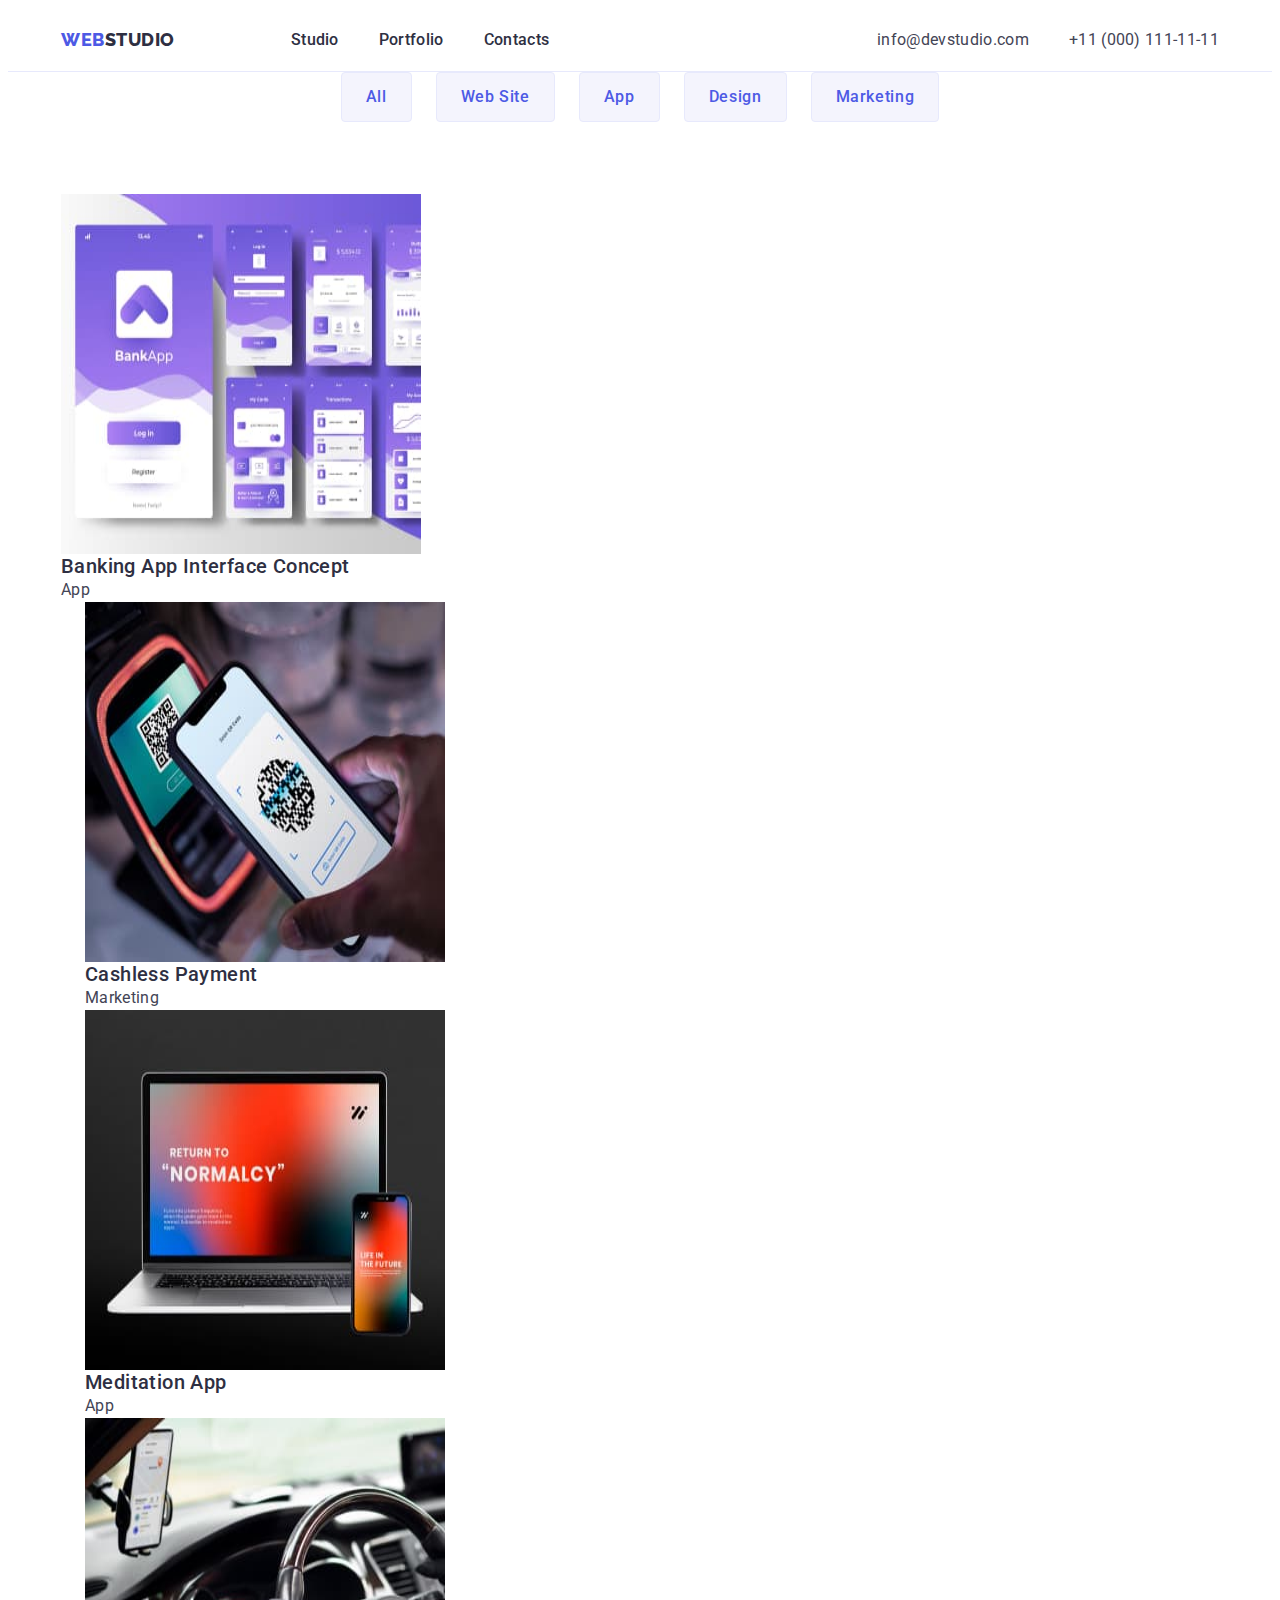
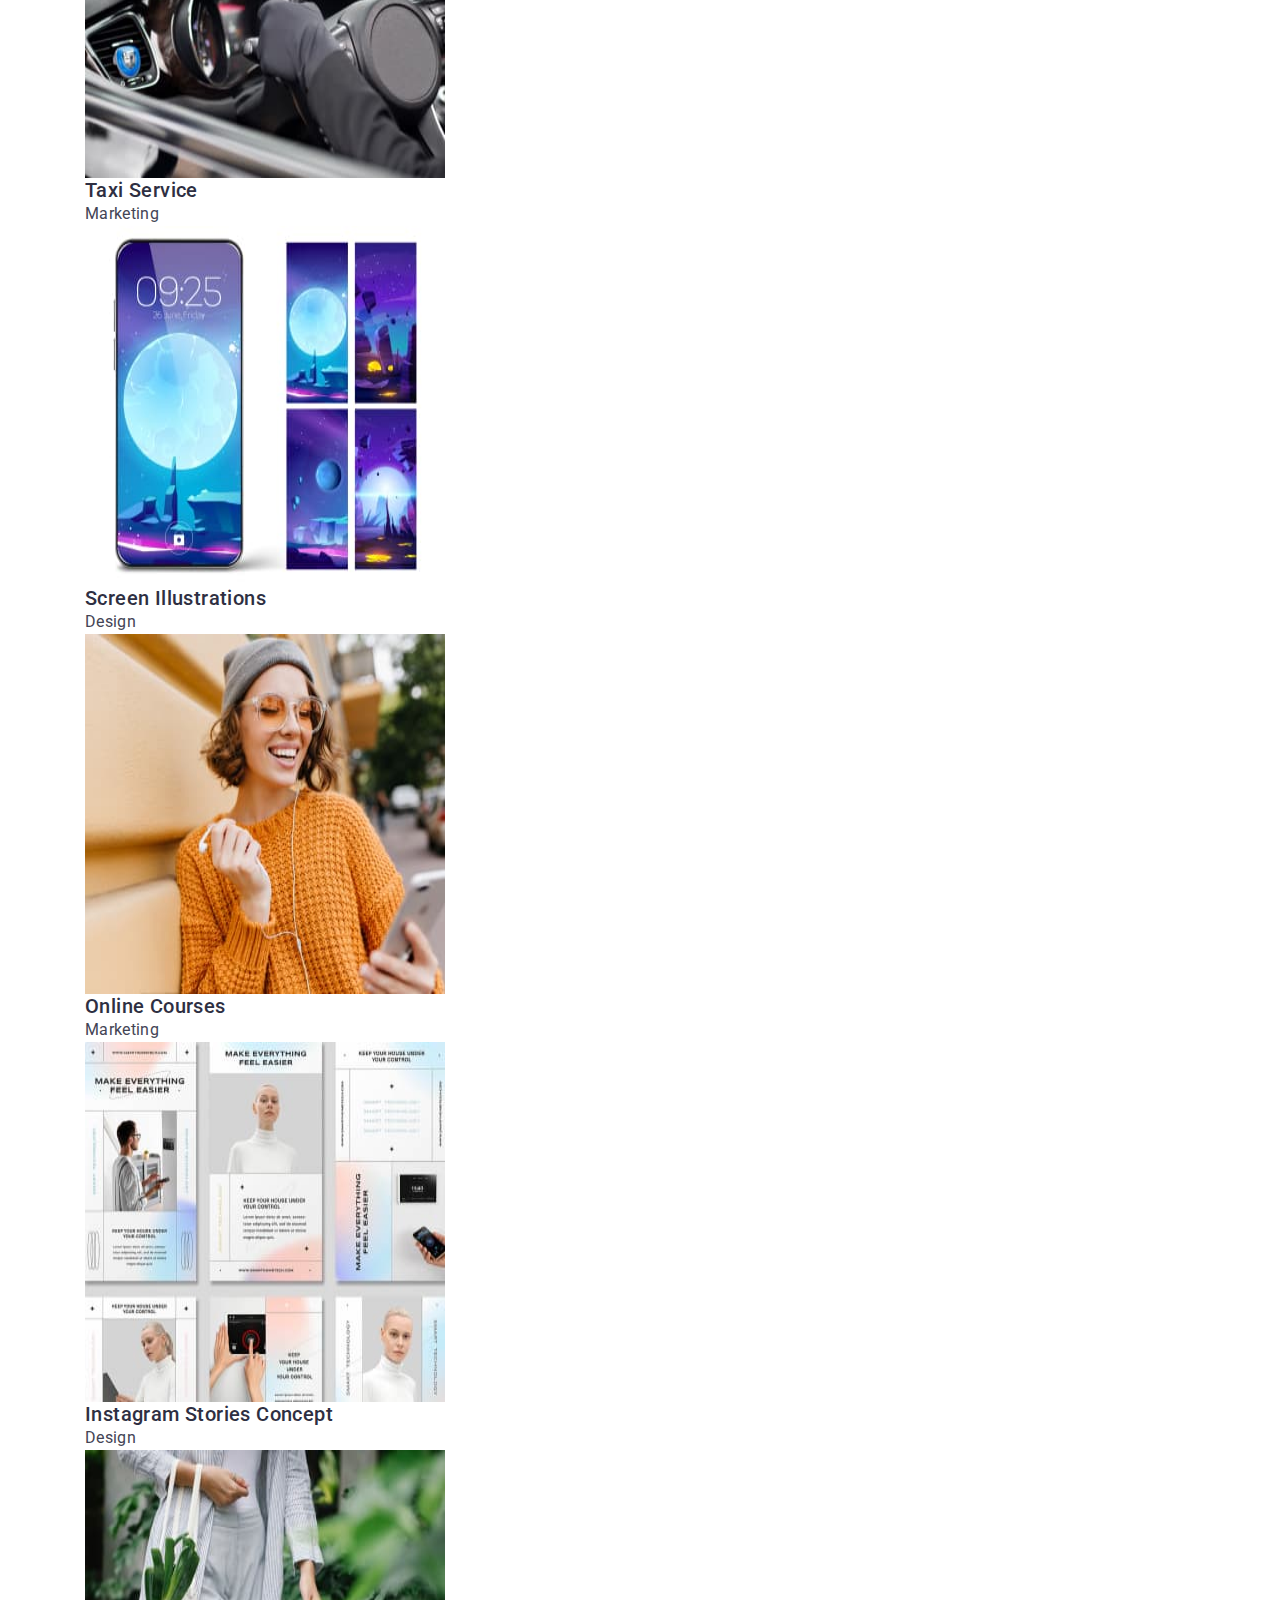
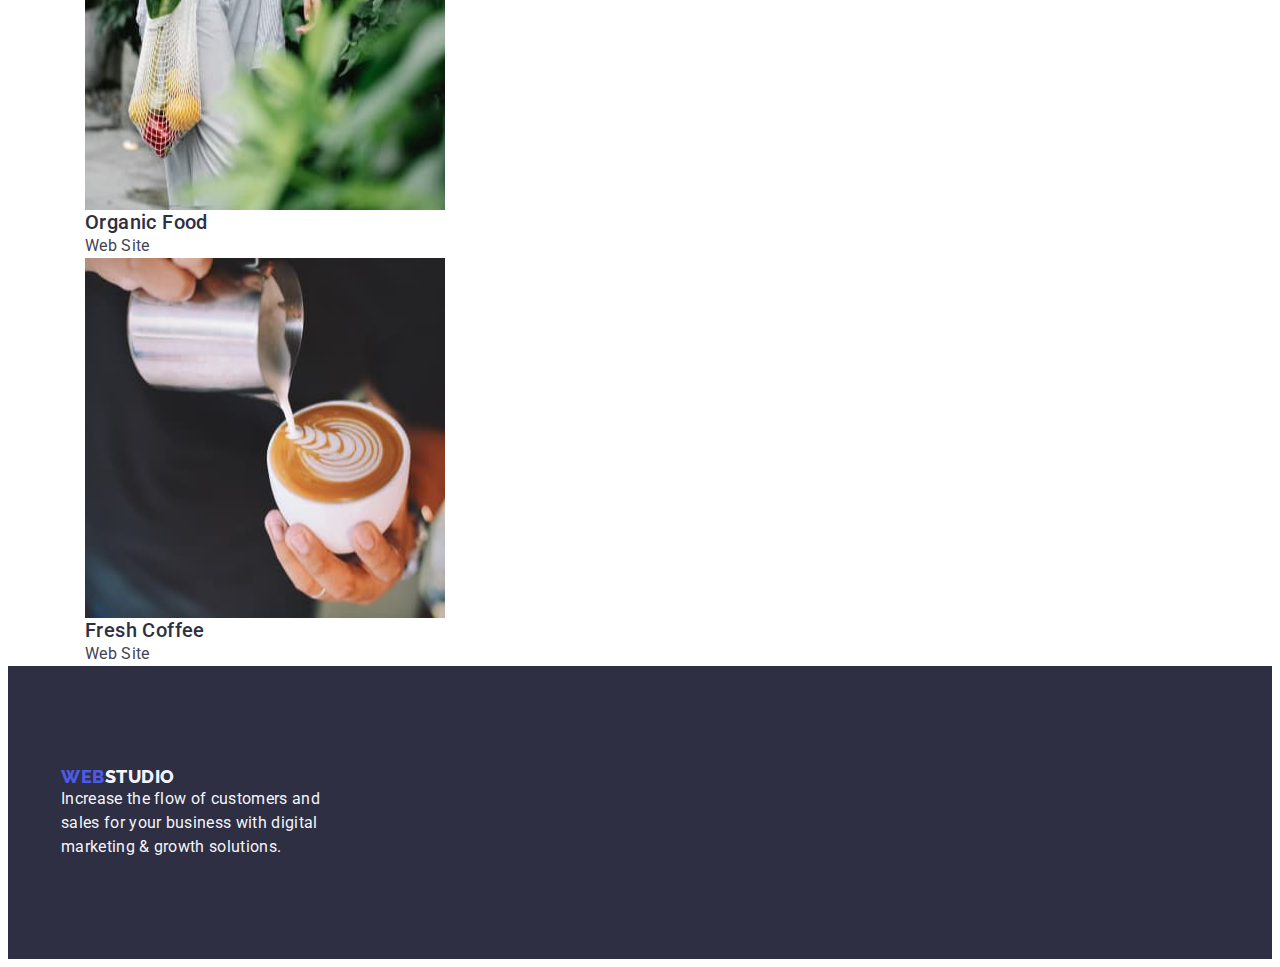
==== portfolio.html @ 246ab987 "update hw3" ====
<!DOCTYPE html>
<html lang="en">
  <head>
    <meta charset="UTF-8" />
    <meta http-equiv="X-UA-Compatible" content="IE=edge" />
    <meta name="viewport" content="width=device-width, initial-scale=1.0" />
    <title>Portfolio</title>
    <link rel="preconnect" href="https://fonts.googleapis.com" />
    <link rel="preconnect" href="https://fonts.gstatic.com" crossorigin />
    <link
      href="https://fonts.googleapis.com/css2?family=Montserrat:wght@400;700&family=Raleway:wght@800&family=Roboto:wght@400;500;700;900&display=swap"
      rel="stylesheet"
    />
    <link
      rel="stylesheet"
      href="https://cdnjs.cloudflare.com/ajax/libs/modern-normalize/1.1.0/modern-normalize.min.css"
      integrity="sha512-wpPYUAdjBVSE4KJnH1VR1HeZfpl1ub8YT/NKx4PuQ5NmX2tKuGu6U/JRp5y+Y8XG2tV+wKQpNHVUX03MfMFn9Q=="
      crossorigin="anonymous"
      referrerpolicy="no-referrer"
    />
    <link rel="stylesheet" href="./css/styles.css" />
  </head>
  <body>
    <!-- Header -->
    <header class="header">
      <div class="container main-nav">
        <nav class="site-nav">
          <a href="./index.html" class="link logo nav-logo"
            >Web<span class="logo-header">Studio</span></a
          >
          <ul class="list nav-list">
            <li>
              <a href="./index.html" class="link menu-link">Studio</a>
            </li>
            <li>
              <a href="./portfolio.html" class="link menu-link">Portfolio</a>
            </li>
            <li><a href="" class="link menu-link">Contacts</a></li>
          </ul>
        </nav>
        <address class="contacts">
          <ul class="list site-nav">
            <li class="contacts-item">
              <a href="mailto:info@devstudio.com" class="link contacts-link"
                >info@devstudio.com</a
              >
            </li>
            <li class="contacts-item">
              <a href="tel:+110001111111" class="link contacts-link"
                >+11 (000) 111-11-11</a
              >
            </li>
          </ul>
        </address>
      </div>
    </header>
    <!-- Main -->
    <main>
      <section class="portfolio-container">
        <h1 class="visually-hidden">Our projects</h1>
<div class="container">
        <ul class="list button-list">
          <li class="items">
            <button type="button" class="ptf-btn">All</button>
          </li>
          <li class="items">
            <button type="button" class="ptf-btn">Web Site</button>
          </li>
          <li class="items">
            <button type="button" class="ptf-btn">App</button>
          </li>
          <li class="items">
            <button type="button" class="ptf-btn">Design</button>
          </li>
          <li class="items">
            <button type="button" class="ptf-btn">Marketing</button>
          </li>
        </ul>

        <!-- Works -->

        <ul class="list works-list">
          <li class="works-item">
            <a href="" class="link portfolio-link">
              <img
                src="./images/portfolio/bankingapp.jpg"
                alt="Banking app on phone display"
                width="360"
                height="360"
              />
              <h2 class="caption">Banking App Interface Concept</h2>
              <p class="desc">App</p>
            </a>
          </li>

          <li class="works-item">
            <a href="" class="link portfolio-link">
              <img
                src="./images/portfolio/payment.jpg"
                alt="Application for non-cash payments"
                width="360"
                height="360"
              />
              <h2 class="caption">Cashless Payment</h2>
              <p class="desc">Marketing</p>
            </a>
          </li>

          <li class="works-item">
            <a href="" class="link portfolio-link">
              <img
                src="./images/portfolio/meditationapp.jpg"
                alt="Meditation application for all devices"
                width="360"
                height="360"
              />
              <h2 class="caption">Meditation App</h2>
              <p class="desc">App</p>
            </a>
          </li>

          <li class="works-item">
            <a href="" class="link portfolio-link">
              <img
                src="./images/portfolio/taxiservice.jpg"
                alt="Taxi service application for phones"
                width="360"
                height="360"
              />
              <h2 class="caption">Taxi Service</h2>
              <p class="desc">Marketing</p>
            </a>
          </li>
          <li class="works-item">
            <a href="" class="link portfolio-link">
              <img
                src="./images/portfolio/screenillustrations.jpg"
                alt="Screen illustrations for your phone"
                width="360"
                height="360"
              />
              <h2 class="caption">Screen Illustrations</h2>
              <p class="desc">Design</p>
            </a>
          </li>
          <li class="works-item">
            <a href="" class="link portfolio-link">
              <img
                src="./images/portfolio/onlinecourses.jpg"
                alt="Young lady with earphones"
                width="360"
                height="360"
              />
              <h2 class="caption">Online Courses</h2>
              <p class="desc">Marketing</p>
            </a>
          </li>

          <li class="works-item">
            <a href="" class="link portfolio-link">
              <img
                src="./images/portfolio/storiesconcept.jpg"
                alt="Instagram stories concept"
                width="360"
                height="360"
              />
              <h2 class="caption">Instagram Stories Concept</h2>
              <p class="desc">Design</p>
            </a>
          </li>

          <li class="works-item">
            <a href="" class="link portfolio-link">
              <img
                src="./images/portfolio/organicfood.jpg"
                alt="Women with vegetable"
                width="360"
                height="360"
              />
              <h2 class="caption">Organic Food</h2>
              <p class="desc">Web Site</p>
            </a>
          </li>

          <li class="works-item">
            <a href="" class="link portfolio-link">
              <img
                src="./images/portfolio/freshcoffee.jpg"
                alt="Barista making a cappuccino"
                width="360"
                height="360"
              />
              <h2 class="caption">Fresh Coffee</h2>
              <p class="desc">Web Site</p>
            </a>
          </li>
        </ul>
      </div>
      </section>
    </main>
    <!-- Footer -->
    <footer class="footer">
      <div class="container">
        <a href="./index.html" class="link logo"
          >Web<span class="logo-footer">Studio</span></a
        >
        <p class="footer-text">
          Increase the flow of customers and sales for your business with
          digital marketing & growth solutions.
        </p>
      </div>
    </footer>
  </body>
</html>
---- css/styles.css ----
/* All colors of all pages : #4D5AE5; #404BBF; #2E2F42; #31D0AA; #434455; #8E8F99; #FCFCFC; #FFFFFF; #2E2F42; #2E2F42 #F4F4FD; #E7E9FC; 
 */

/*Base styles */

:root {
  --primary-text-color: #434455;
  --primary-white-color: #ffffff;
  --titel-text-color: #2e2f42;
  --button-color: #4d5ae5;
  --acsent-color: #404bbf;
}
body {
  font-family: "Roboto", sans-serif;
  letter-spacing: 0.02em;
  color: var(--primary-text-color);
  background-color: #ffffff;
}

/* Reset */
h1,
h2,
h3,
h4,
h5,
h6,
p,
ul {
  margin: 0;
  padding: 0;
}
img {
  display: block;
}
button {
  display: block;
  cursor: pointer;
}

.list {
  list-style: none;
}

/* Visually-hidden */
.visually-hidden {
  position: absolute;
  width: 1px;
  height: 1px;
  margin: -1px;
  border: 0;
  padding: 0;
  white-space: nowrap;
  clip-path: inset(100%);
  clip: rect(0 0 0 0);
  overflow: hidden;
}

/* Flex */

.container {
  width: 1158px;
  padding-left: 15px;
  padding-right: 15px;
  margin-left: auto;
  margin-right: auto;
  
}

/* Header */
.link {
  font-style: normal;
  text-decoration: none;
}
.logo {
  color: #4d5ae5;
  font-family: "Raleway", sans-serif;
  font-weight: 800;
  font-size: 18px;
  line-height: 1.17;
  letter-spacing: 0.03em;
  text-transform: uppercase;
  padding-top: 21px;
  padding-bottom: 21px;
}

.logo-header {
  color: var(--titel-text-color);
}

.header {
  border-bottom: 1px solid #e7e9fc;
}

.main-nav {
  display: flex;
  align-items: center;
}

.site-nav {
  display: flex;
  align-items: center;
  gap: 40px;
}

.nav-logo {
  margin-right: 76px;
}

.nav-list {
  display: flex;
  gap: 40px;
}

.menu-link {
  font-weight: 500;
  font-size: 16px;
  line-height: 1.5;
  letter-spacing: 0.02em;

  color: var(--titel-text-color);

  padding-top: 24px;
  padding-bottom: 24px;
}
.menu-link:hover,
:focus {
  color: var(--acsent-color);
}
.contacts {
  font-style: normal;
  margin-left: auto;
}

.contacts-link {
  font-weight: 400;
  font-size: 16px;
  line-height: 1.5;
  letter-spacing: 0.02em;

  color: var(--primary-text-color);
}
.contacts-link:hover,
:focus {
  color: var(--acsent-color);
}

/* Hero */
.hero {
  background-color: var(--titel-text-color);
  margin-bottom: 120px;
  padding-top: 188px;
  padding-bottom: 188px;
  text-align: center;
}


.hero-titel {
  font-weight: 700;
  font-size: 56px;
  line-height: 1.07;
  text-align: center;
  color: #ffffff;
  letter-spacing: 0.02em;
  max-width: 496px;
  margin-bottom: 48px;
}

.btn {
  background-color: var(--button-color);
  color: var(--primary-white-color);

  font-family: "Roboto", sans-serif;
  font-weight: 500;
  font-size: 16px;
  line-height: 1.5;
  letter-spacing: 0.04em;

  box-shadow: 0px 4px 4px rgba(0, 0, 0, 0.15);
  border-radius: 4px;
  border: none;
  min-width: 169px;
  height: 56px;
}

.btn:hover,
.btn:focus {
  background-color: var(--acsent-color);
}

/* Advantages section */
.advantages{
  padding-top: 120px;
  padding-bottom: 120px;
}

.titel {
  font-weight: 500;
  font-size: 20px;
  line-height: 1.2;
  letter-spacing: 0.02em;
  color: var(--titel-text-color);
  margin-bottom: 8px;
}
.text {
  line-height: 1.5;
}

.list.titel {
  font-style: normal;
  font-weight: 500;
  font-size: 20px;
  line-height: 1.2;
  letter-spacing: 0.02em;
  color: var(--titel-text-color);
  
}
.list.text {
  line-height: 1.5;
}

.advantages-list {
  display: flex;
  align-items: center;
  margin-bottom: 120px;
  gap: 24px;
  
}

.advantages-items{

  width: calc((100% - 72px) / 4);
}

/* Works-ex */

.works{
  padding-bottom: 120px;
}

.heading {
  font-size: 36px;
  line-height: 1.11;
  text-align: center;
  text-transform: capitalize;
  letter-spacing: 0.02em;
  color: var(--titel-text-color);
  margin-bottom: 72px;
}

.works-ex {
  display: flex;
  gap: 24px;
  width: calc((100% - 48px) / 3);
}
/* Team section */
.team-section {
  background-color: #f4f4fd;
padding-top: 120px;
padding-bottom: 120px;
}


.team-list-item {
  font-size: 16px;
  line-height: 1.5;

  background-color: var(--primary-white-color);

  display: flex;
  flex-direction: column;
  justify-content: center;
  align-items: center;
  padding: 0px 0px 32px;
  gap: 32px;

  width: 264px;
  height: 380px;
  left: 155px;
  top: 1780px;

  box-shadow: 0px 1px 6px rgba(46, 47, 66, 0.08),
    0px 1px 1px rgba(46, 47, 66, 0.16), 0px 2px 1px rgba(46, 47, 66, 0.08);
  border-radius: 0px 0px 4px 4px;
}

.team-titel {
  font-weight: 500;
  font-size: 20px;
  line-height: 1.2;
  text-align: center;
  letter-spacing: 0.02em;
  text-transform: capitalize;
  color: var(--titel-text-color);
}

.team-list-item:not(:first-child) {
  margin-left: 24px;
}

.team-list {
  display: flex;
  align-items: center;
}

/* Portfolio styles */

.portfolio-containe{
  padding: 96px 120px;
}

.button-list {
  display: flex;
  align-items: center;
  flex-direction: row;
  justify-content: center;
  margin-bottom: 72px;
}

.ptf-btn {
  font-family: "Roboto", sans-serif;
  font-weight: 500;
  font-size: 16px;
  line-height: 1.5;
  letter-spacing: 0.04em;
  color: var(--button-color);
  background-color: #f4f4fd;
  cursor: pointer;
  border: 1px solid #e7e9fc;
  border-radius: 4px;
  padding: 12px 24px;
}
.ptf-btn:hover,
.ptf-btn:focus {
  background-color: var(--acsent-color);
  color: var(--primary-white-color);
}

.items:not(:first-child) {
  margin-left: 24px;
}

.works-list {
  margin-top: 72px;

  align-items: center;
}

.works-container {
  display: flex;
  align-items: center;
}
.works-container:not(:last-child) {
  margin-bottom: 48px;
}

.works-item:not(:first-child) {
  margin-left: 24px;
}

.portfolio-link {
  background: var(--primary-white-color);
}

.caption {
  font-weight: 500;
  font-size: 20px;
  line-height: 1.2;
  letter-spacing: 0.02em;
  color: var(--titel-text-color);
}
.desc {
  font-size: 16px;
  line-height: 1.5;
  letter-spacing: 0.02em;
  color: var(--primary-text-color);
}

/* Footer */
.footer {
  background-color: var(--titel-text-color);
  padding: 100px 0;
}
 
.logo-dark{
  display: inline-block;
  margin-bottom: 16px;
}

.logo-footer {
  color: #f4f4fd;

}
.footer-text {
  font-size: 16px;
  line-height: 1.5;
  color: #f4f4fd;
  max-width: 264px;
}
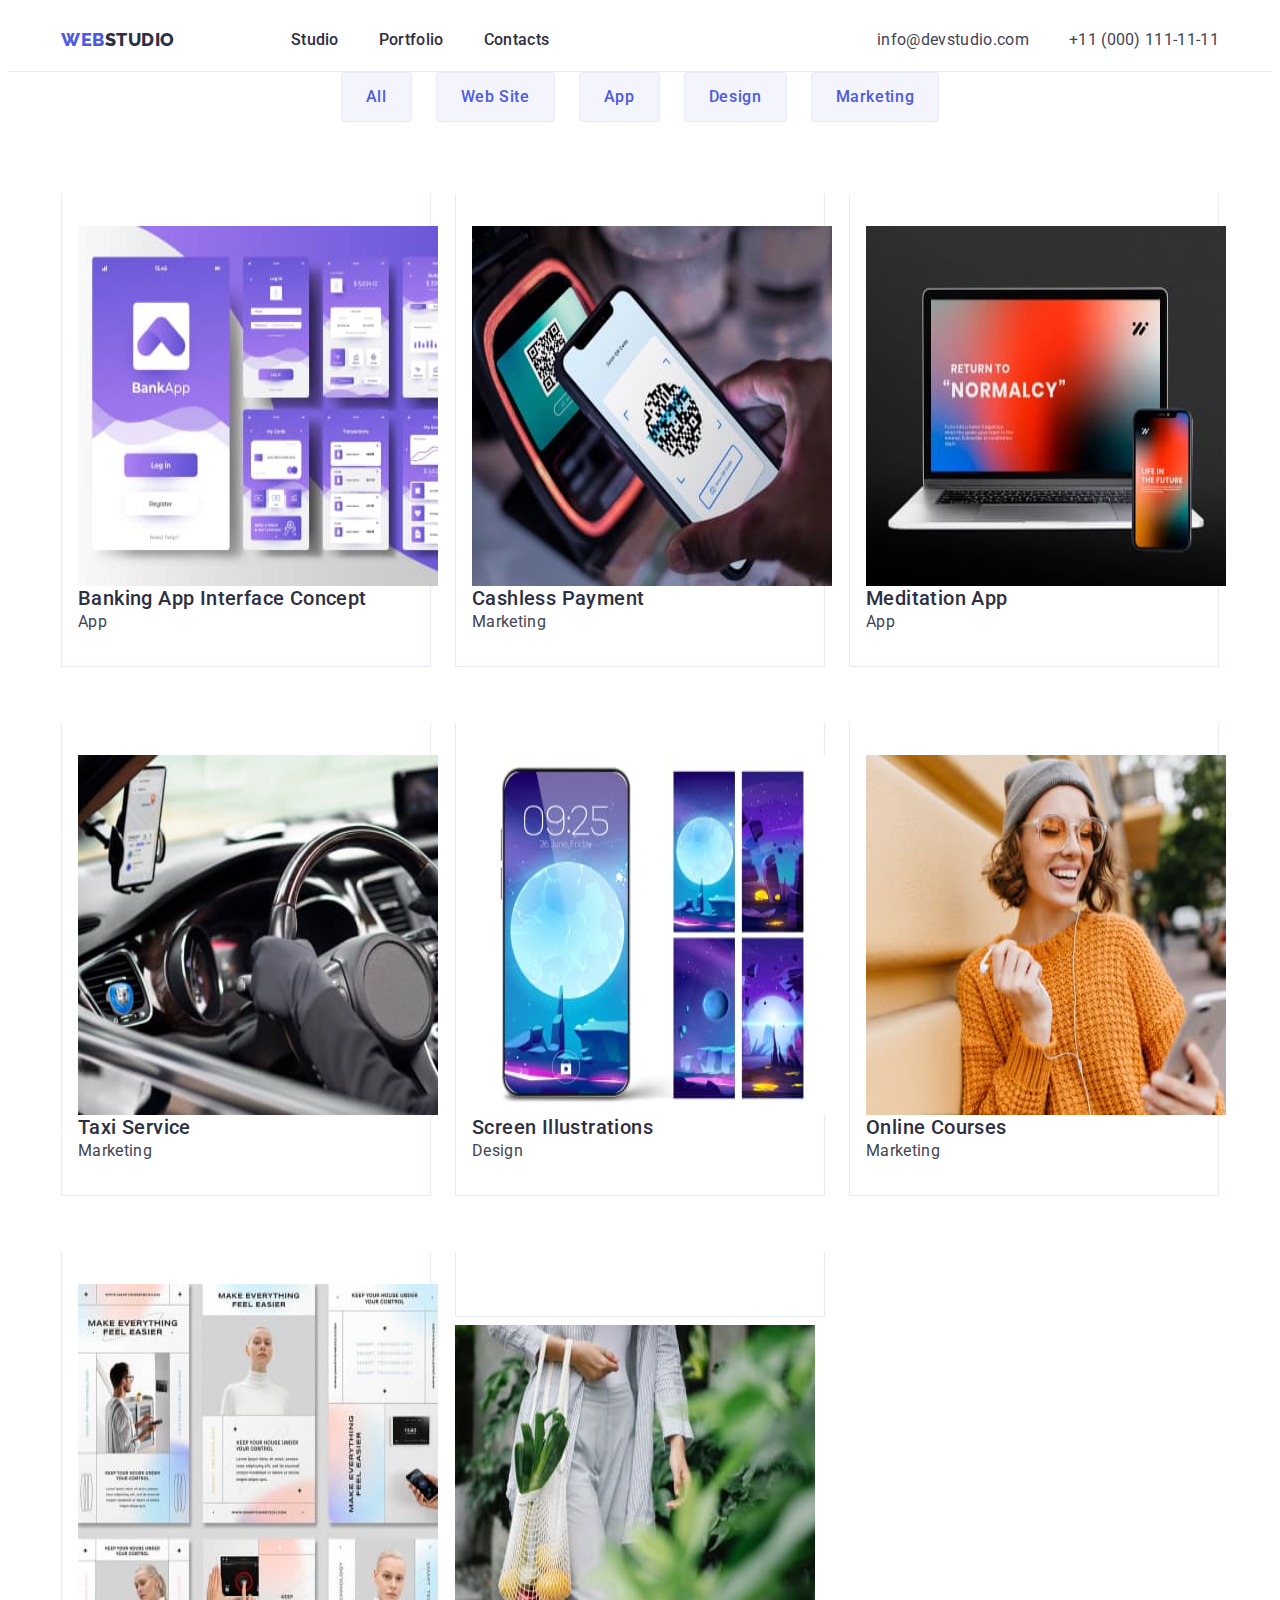
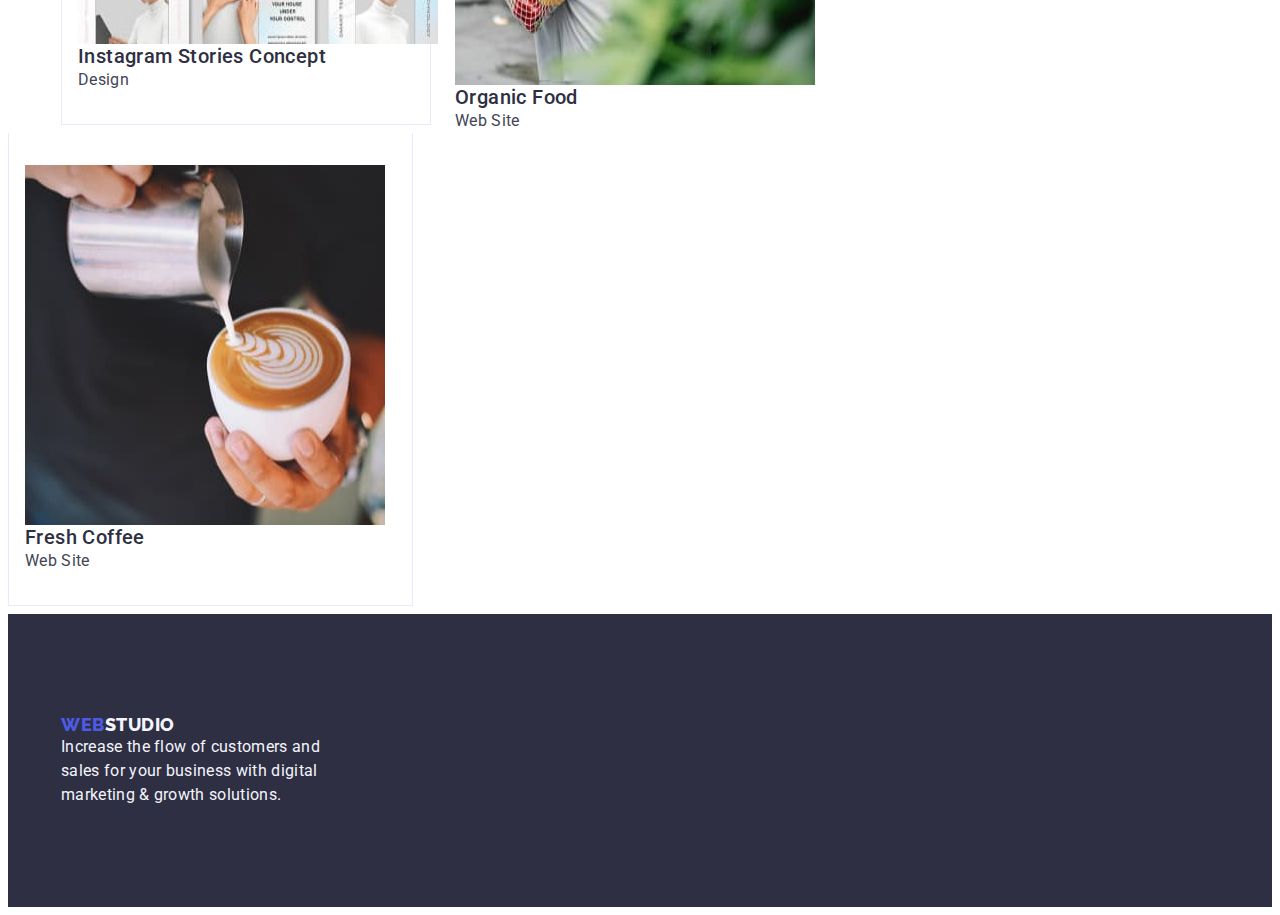
==== commit 104dc420: "Дуже важка тема" ====
--- a/portfolio.html
+++ b/portfolio.html
@@ -77,10 +77,12 @@
           </li>
         </ul>
 
+
         <!-- Works -->
 
         <ul class="list works-list">
           <li class="works-item">
+            <div class="app-container">
             <a href="" class="link portfolio-link">
               <img
                 src="./images/portfolio/bankingapp.jpg"
@@ -91,9 +93,11 @@
               <h2 class="caption">Banking App Interface Concept</h2>
               <p class="desc">App</p>
             </a>
-          </li>
-
-          <li class="works-item">
+          </div>
+          </li>
+
+          <li class="works-item">
+            <div class="app-container">
             <a href="" class="link portfolio-link">
               <img
                 src="./images/portfolio/payment.jpg"
@@ -104,9 +108,11 @@
               <h2 class="caption">Cashless Payment</h2>
               <p class="desc">Marketing</p>
             </a>
-          </li>
-
-          <li class="works-item">
+          </div>
+          </li>
+
+          <li class="works-item">
+            <div class="app-container">
             <a href="" class="link portfolio-link">
               <img
                 src="./images/portfolio/meditationapp.jpg"
@@ -117,9 +123,11 @@
               <h2 class="caption">Meditation App</h2>
               <p class="desc">App</p>
             </a>
-          </li>
-
-          <li class="works-item">
+          </div>
+          </li>
+
+          <li class="works-item">
+            <div class="app-container">
             <a href="" class="link portfolio-link">
               <img
                 src="./images/portfolio/taxiservice.jpg"
@@ -130,8 +138,10 @@
               <h2 class="caption">Taxi Service</h2>
               <p class="desc">Marketing</p>
             </a>
-          </li>
-          <li class="works-item">
+          </div>
+          </li>
+          <li class="works-item">
+            <div class="app-container">
             <a href="" class="link portfolio-link">
               <img
                 src="./images/portfolio/screenillustrations.jpg"
@@ -142,8 +152,10 @@
               <h2 class="caption">Screen Illustrations</h2>
               <p class="desc">Design</p>
             </a>
-          </li>
-          <li class="works-item">
+          </div>
+          </li>
+          <li class="works-item">
+            <div class="app-container">
             <a href="" class="link portfolio-link">
               <img
                 src="./images/portfolio/onlinecourses.jpg"
@@ -154,9 +166,11 @@
               <h2 class="caption">Online Courses</h2>
               <p class="desc">Marketing</p>
             </a>
-          </li>
-
-          <li class="works-item">
+          </div>
+          </li>
+
+          <li class="works-item">
+            <div class="app-container">
             <a href="" class="link portfolio-link">
               <img
                 src="./images/portfolio/storiesconcept.jpg"
@@ -167,10 +181,13 @@
               <h2 class="caption">Instagram Stories Concept</h2>
               <p class="desc">Design</p>
             </a>
-          </li>
-
-          <li class="works-item">
-            <a href="" class="link portfolio-link">
+          </div>
+          </li>
+
+          <li class="works-item">
+            
+            <a href="" class="link portfolio-link">
+              <div class="app-container"></div>
               <img
                 src="./images/portfolio/organicfood.jpg"
                 alt="Women with vegetable"
@@ -179,10 +196,13 @@
               />
               <h2 class="caption">Organic Food</h2>
               <p class="desc">Web Site</p>
-            </a>
-          </li>
-
-          <li class="works-item">
+            </div>
+            </a>
+        
+          </li>
+
+          <li class="works-item">
+            <div class="app-container">
             <a href="" class="link portfolio-link">
               <img
                 src="./images/portfolio/freshcoffee.jpg"
@@ -193,6 +213,7 @@
               <h2 class="caption">Fresh Coffee</h2>
               <p class="desc">Web Site</p>
             </a>
+          </div>
           </li>
         </ul>
       </div>
--- a/css/styles.css
+++ b/css/styles.css
@@ -250,8 +250,12 @@
 .works-ex {
   display: flex;
   gap: 24px;
-  width: calc((100% - 48px) / 3);
-}
+}
+
+.works-ex-item{
+  flex-basis: calc((100% - 3 * 16px) / 3);
+}
+
 /* Team section */
 .team-section {
   background-color: #f4f4fd;
@@ -265,21 +269,10 @@
   line-height: 1.5;
 
   background-color: var(--primary-white-color);
-
-  display: flex;
-  flex-direction: column;
-  justify-content: center;
-  align-items: center;
-  padding: 0px 0px 32px;
-  gap: 32px;
-
-  width: 264px;
-  height: 380px;
-  left: 155px;
-  top: 1780px;
-
-  box-shadow: 0px 1px 6px rgba(46, 47, 66, 0.08),
-    0px 1px 1px rgba(46, 47, 66, 0.16), 0px 2px 1px rgba(46, 47, 66, 0.08);
+}
+
+.team-container{
+  padding: 32px 16px;
   border-radius: 0px 0px 4px 4px;
 }
 
@@ -291,15 +284,17 @@
   letter-spacing: 0.02em;
   text-transform: capitalize;
   color: var(--titel-text-color);
-}
-
-.team-list-item:not(:first-child) {
-  margin-left: 24px;
-}
+  text-align: center;
+  margin-bottom: 8px;
+}
+.team-list-text{
+  text-align: center;
+}
+
 
 .team-list {
   display: flex;
-  align-items: center;
+  gap: 24px;
 }
 
 /* Portfolio styles */
@@ -310,10 +305,9 @@
 
 .button-list {
   display: flex;
-  align-items: center;
-  flex-direction: row;
   justify-content: center;
   margin-bottom: 72px;
+  gap: 24px;
 }
 
 .ptf-btn {
@@ -333,28 +327,28 @@
 .ptf-btn:focus {
   background-color: var(--acsent-color);
   color: var(--primary-white-color);
-}
-
-.items:not(:first-child) {
-  margin-left: 24px;
-}
+  border: 1px solid transparent;
+}
+
 
 .works-list {
+  display: flex;
   margin-top: 72px;
-
-  align-items: center;
-}
-
-.works-container {
-  display: flex;
-  align-items: center;
-}
-.works-container:not(:last-child) {
-  margin-bottom: 48px;
-}
-
-.works-item:not(:first-child) {
-  margin-left: 24px;
+  flex-wrap: wrap;
+  column-gap: 24px;
+  row-gap: 48px;
+ 
+}
+
+.works-item{
+  width: calc((100% - 48px) / 3);
+}
+
+.app-container{
+  padding: 32px 16px;
+  border: 1px solid #e7e9fc;
+  border-top: none;
+  margin-bottom: 8px;
 }
 
 .portfolio-link {
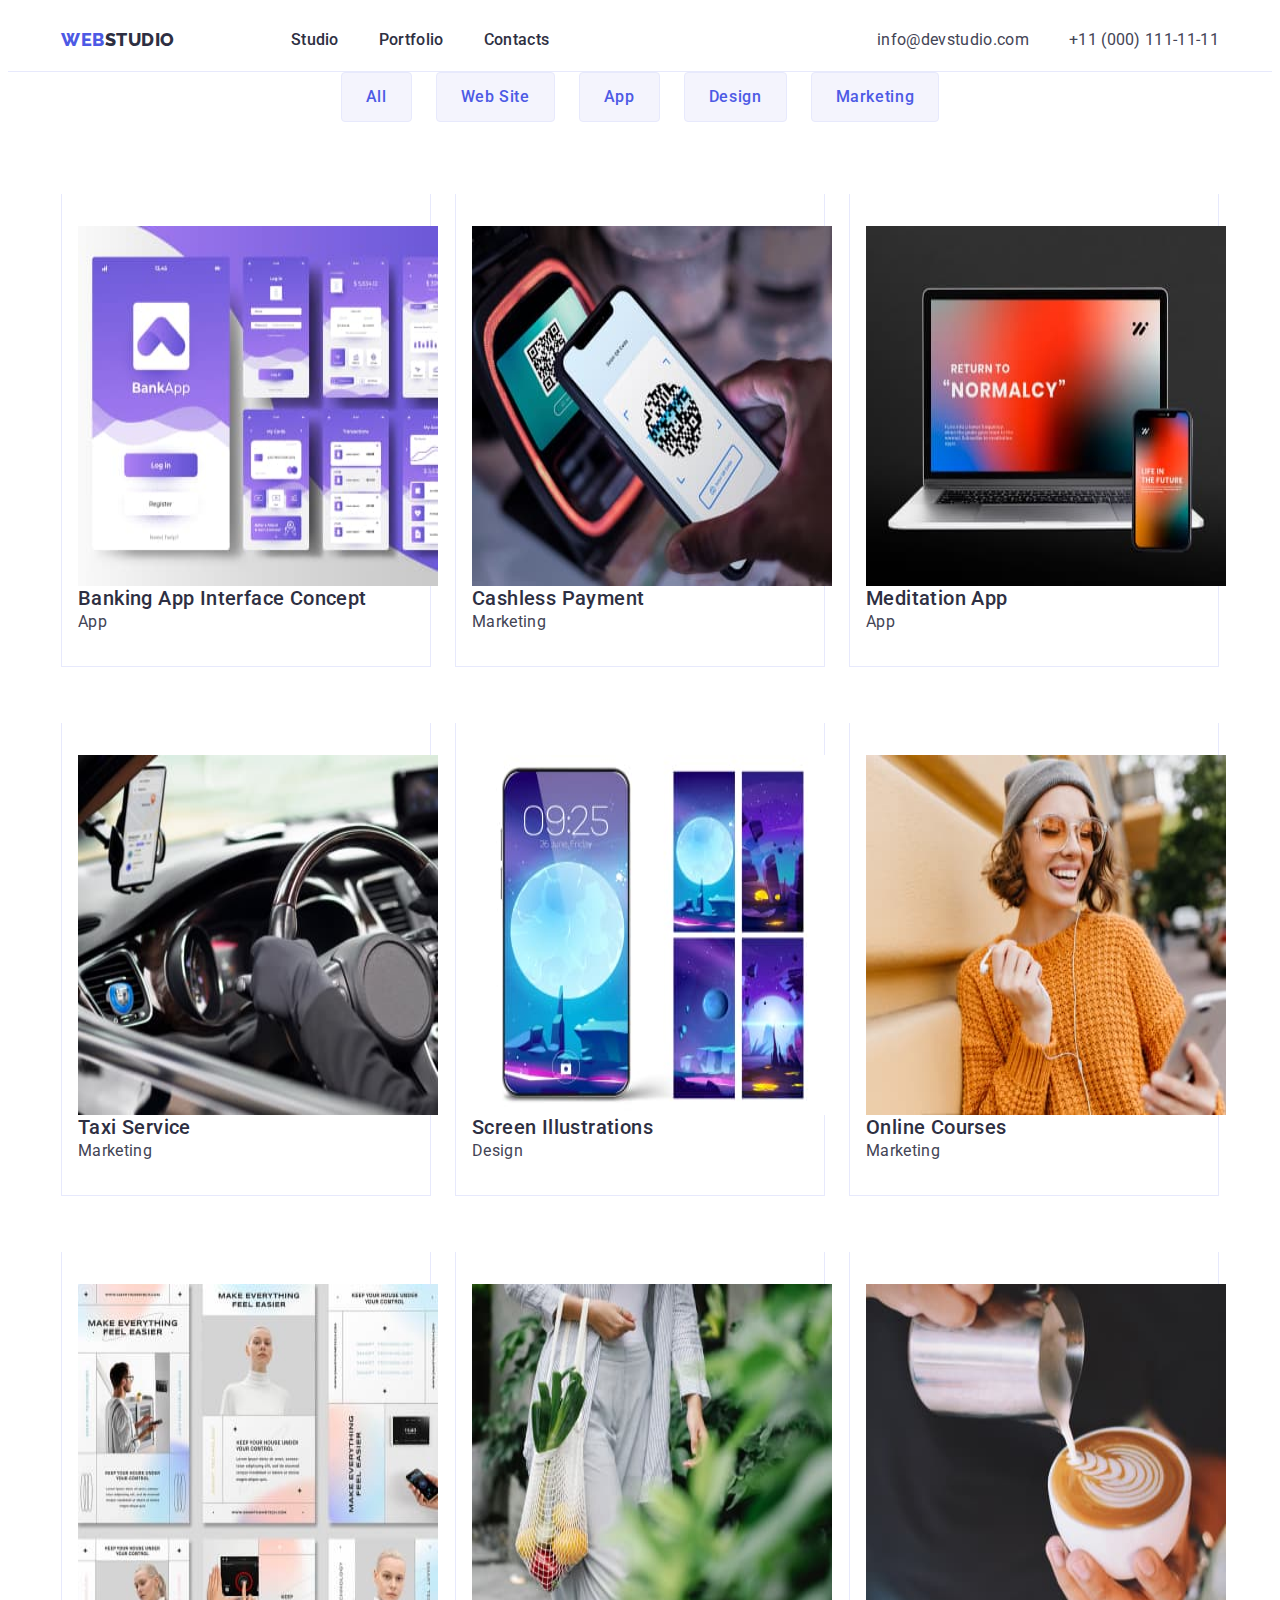
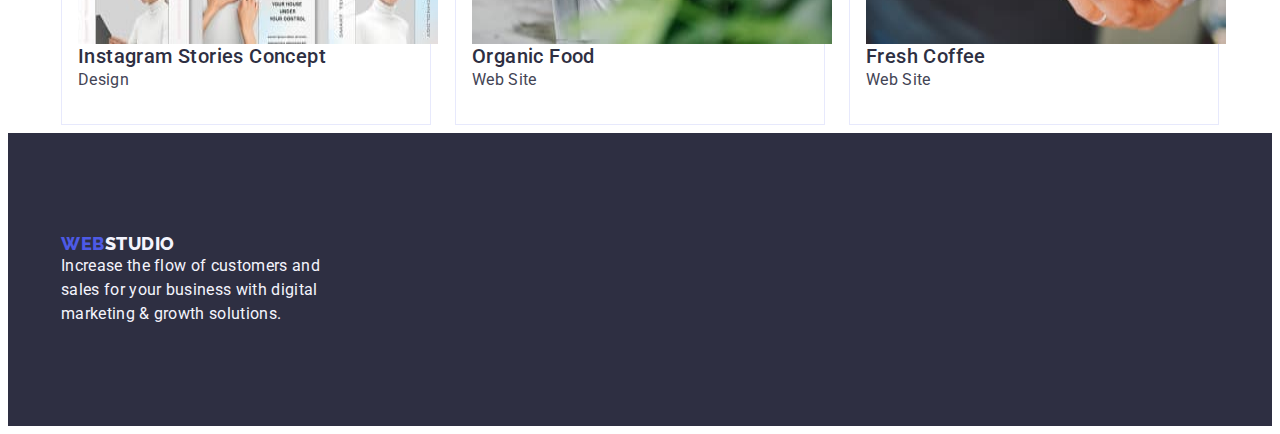
==== commit 40f69941: "do my homework" ====
--- a/portfolio.html
+++ b/portfolio.html
@@ -82,8 +82,9 @@
 
         <ul class="list works-list">
           <li class="works-item">
-            <div class="app-container">
-            <a href="" class="link portfolio-link">
+            
+            <a href="" class="link portfolio-link">
+              <div class="app-container">
               <img
                 src="./images/portfolio/bankingapp.jpg"
                 alt="Banking app on phone display"
@@ -92,13 +93,15 @@
               />
               <h2 class="caption">Banking App Interface Concept</h2>
               <p class="desc">App</p>
-            </a>
-          </div>
-          </li>
-
-          <li class="works-item">
-            <div class="app-container">
-            <a href="" class="link portfolio-link">
+            </div>
+            </a>
+          
+          </li>
+
+          <li class="works-item">
+            
+            <a href="" class="link portfolio-link">
+              <div class="app-container">
               <img
                 src="./images/portfolio/payment.jpg"
                 alt="Application for non-cash payments"
@@ -107,13 +110,15 @@
               />
               <h2 class="caption">Cashless Payment</h2>
               <p class="desc">Marketing</p>
-            </a>
-          </div>
-          </li>
-
-          <li class="works-item">
-            <div class="app-container">
-            <a href="" class="link portfolio-link">
+            </div>
+            </a>
+          
+          </li>
+
+          <li class="works-item">
+            
+            <a href="" class="link portfolio-link">
+              <div class="app-container">
               <img
                 src="./images/portfolio/meditationapp.jpg"
                 alt="Meditation application for all devices"
@@ -122,13 +127,15 @@
               />
               <h2 class="caption">Meditation App</h2>
               <p class="desc">App</p>
-            </a>
-          </div>
-          </li>
-
-          <li class="works-item">
-            <div class="app-container">
-            <a href="" class="link portfolio-link">
+            </div>
+            </a>
+          
+          </li>
+
+          <li class="works-item">
+            
+            <a href="" class="link portfolio-link">
+              <div class="app-container">
               <img
                 src="./images/portfolio/taxiservice.jpg"
                 alt="Taxi service application for phones"
@@ -137,12 +144,14 @@
               />
               <h2 class="caption">Taxi Service</h2>
               <p class="desc">Marketing</p>
-            </a>
-          </div>
-          </li>
-          <li class="works-item">
-            <div class="app-container">
-            <a href="" class="link portfolio-link">
+            </div>
+            </a>
+          
+          </li>
+          <li class="works-item">
+            
+            <a href="" class="link portfolio-link">
+              <div class="app-container">
               <img
                 src="./images/portfolio/screenillustrations.jpg"
                 alt="Screen illustrations for your phone"
@@ -151,12 +160,14 @@
               />
               <h2 class="caption">Screen Illustrations</h2>
               <p class="desc">Design</p>
-            </a>
-          </div>
-          </li>
-          <li class="works-item">
-            <div class="app-container">
-            <a href="" class="link portfolio-link">
+            </div>
+            </a>
+          
+          </li>
+          <li class="works-item">
+            
+            <a href="" class="link portfolio-link">
+              <div class="app-container">
               <img
                 src="./images/portfolio/onlinecourses.jpg"
                 alt="Young lady with earphones"
@@ -165,13 +176,15 @@
               />
               <h2 class="caption">Online Courses</h2>
               <p class="desc">Marketing</p>
-            </a>
-          </div>
-          </li>
-
-          <li class="works-item">
-            <div class="app-container">
-            <a href="" class="link portfolio-link">
+            </div>
+            </a>
+          
+          </li>
+
+          <li class="works-item">
+            
+            <a href="" class="link portfolio-link">
+              <div class="app-container">
               <img
                 src="./images/portfolio/storiesconcept.jpg"
                 alt="Instagram stories concept"
@@ -180,14 +193,15 @@
               />
               <h2 class="caption">Instagram Stories Concept</h2>
               <p class="desc">Design</p>
-            </a>
-          </div>
-          </li>
-
-          <li class="works-item">
-            
-            <a href="" class="link portfolio-link">
-              <div class="app-container"></div>
+            </div>
+            </a>
+          
+          </li>
+
+          <li class="works-item">
+            
+            <a href="" class="link portfolio-link">
+              <div class="app-container">
               <img
                 src="./images/portfolio/organicfood.jpg"
                 alt="Women with vegetable"
@@ -198,12 +212,13 @@
               <p class="desc">Web Site</p>
             </div>
             </a>
-        
-          </li>
-
-          <li class="works-item">
-            <div class="app-container">
-            <a href="" class="link portfolio-link">
+          
+          </li>
+
+          <li class="works-item">
+            
+            <a href="" class="link portfolio-link">
+              <div class="app-container">
               <img
                 src="./images/portfolio/freshcoffee.jpg"
                 alt="Barista making a cappuccino"
@@ -212,8 +227,9 @@
               />
               <h2 class="caption">Fresh Coffee</h2>
               <p class="desc">Web Site</p>
-            </a>
-          </div>
+            </div>
+            </a>
+          
           </li>
         </ul>
       </div>
--- a/css/styles.css
+++ b/css/styles.css
@@ -267,7 +267,7 @@
 .team-list-item {
   font-size: 16px;
   line-height: 1.5;
-
+  width: calc((100% - 72px) / 4);
   background-color: var(--primary-white-color);
 }
 
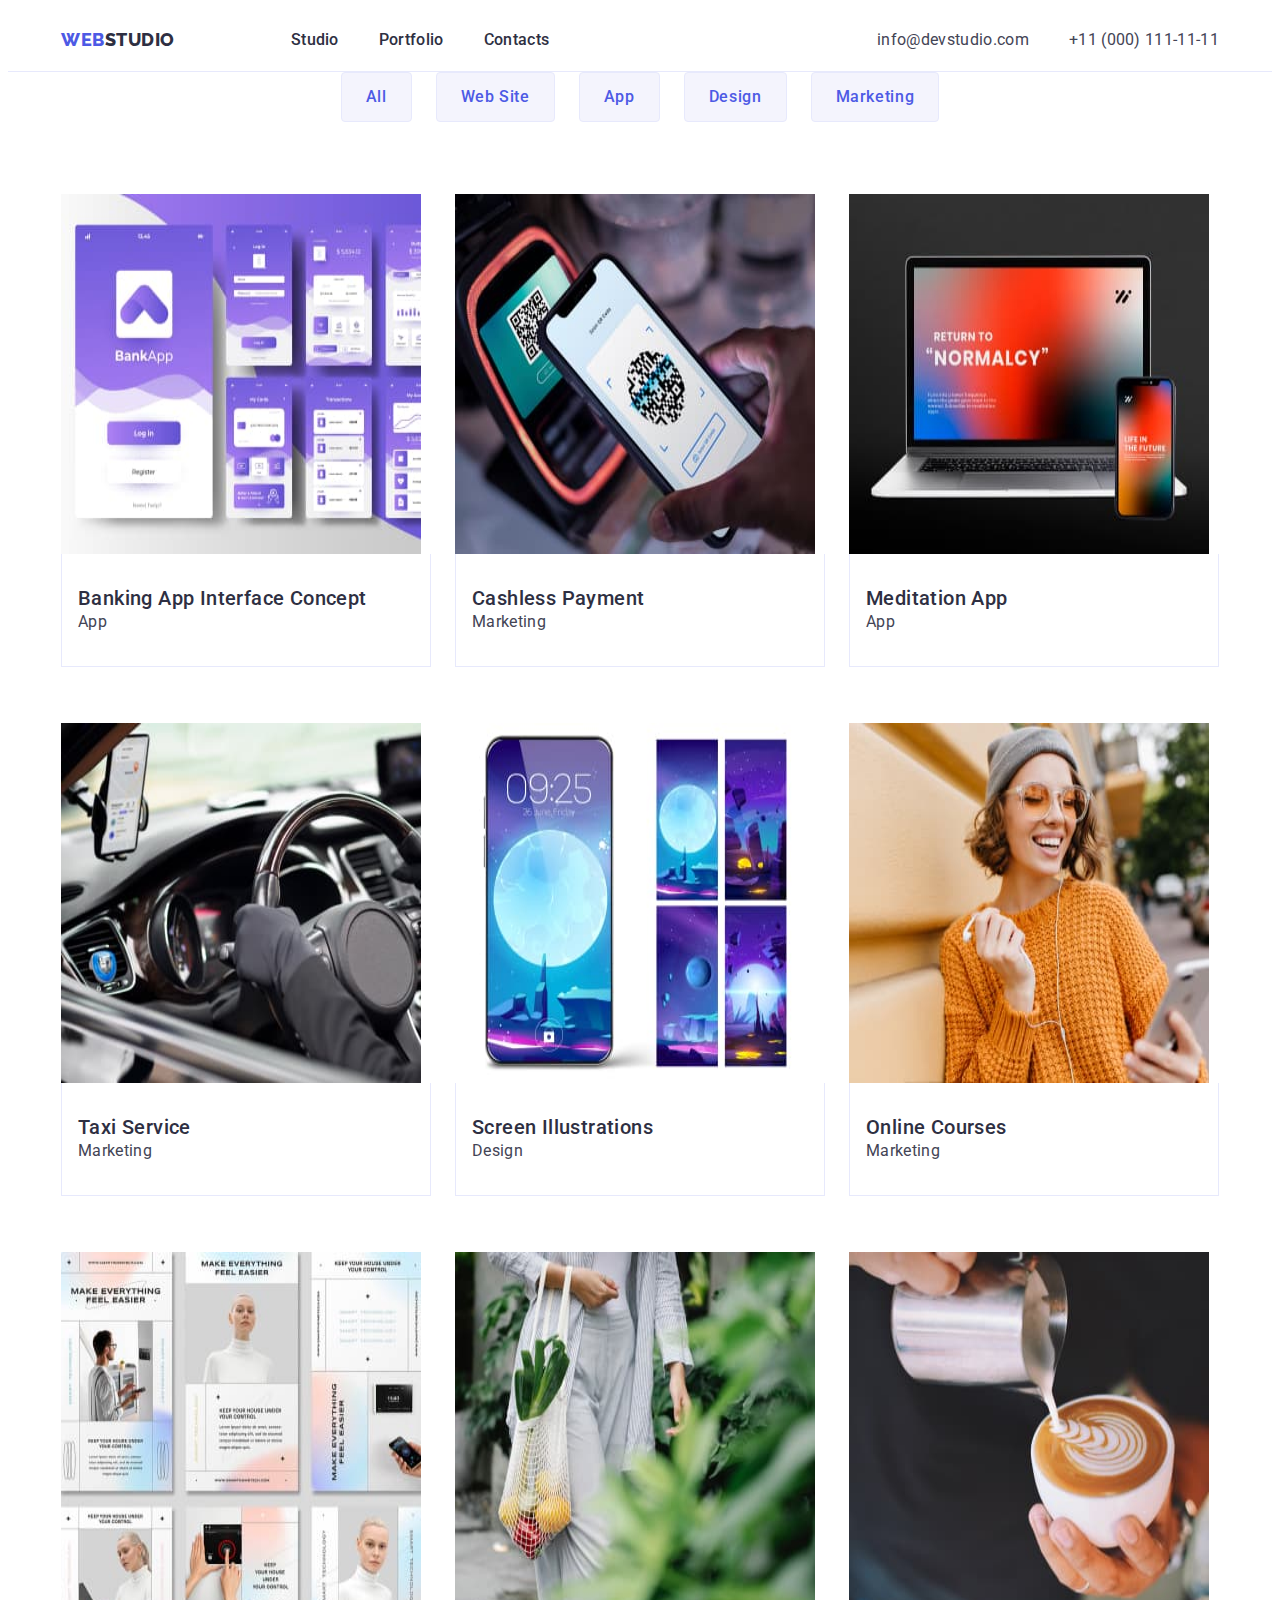
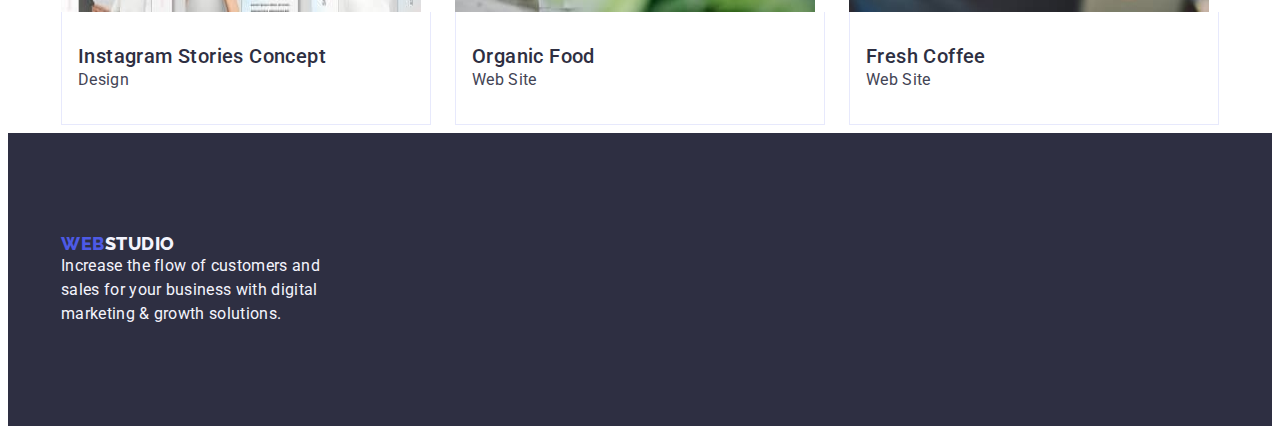
==== commit ed569287: "finish my hw3" ====
--- a/portfolio.html
+++ b/portfolio.html
@@ -57,182 +57,164 @@
     <!-- Main -->
     <main>
       <section class="portfolio-container">
-        <h1 class="visually-hidden">Our projects</h1>
-<div class="container">
-        <ul class="list button-list">
-          <li class="items">
-            <button type="button" class="ptf-btn">All</button>
-          </li>
-          <li class="items">
-            <button type="button" class="ptf-btn">Web Site</button>
-          </li>
-          <li class="items">
-            <button type="button" class="ptf-btn">App</button>
-          </li>
-          <li class="items">
-            <button type="button" class="ptf-btn">Design</button>
-          </li>
-          <li class="items">
-            <button type="button" class="ptf-btn">Marketing</button>
-          </li>
-        </ul>
-
-
-        <!-- Works -->
-
-        <ul class="list works-list">
-          <li class="works-item">
-            
-            <a href="" class="link portfolio-link">
-              <div class="app-container">
-              <img
-                src="./images/portfolio/bankingapp.jpg"
-                alt="Banking app on phone display"
-                width="360"
-                height="360"
-              />
-              <h2 class="caption">Banking App Interface Concept</h2>
-              <p class="desc">App</p>
-            </div>
-            </a>
-          
-          </li>
-
-          <li class="works-item">
-            
-            <a href="" class="link portfolio-link">
-              <div class="app-container">
-              <img
-                src="./images/portfolio/payment.jpg"
-                alt="Application for non-cash payments"
-                width="360"
-                height="360"
-              />
-              <h2 class="caption">Cashless Payment</h2>
-              <p class="desc">Marketing</p>
-            </div>
-            </a>
-          
-          </li>
-
-          <li class="works-item">
-            
-            <a href="" class="link portfolio-link">
-              <div class="app-container">
-              <img
-                src="./images/portfolio/meditationapp.jpg"
-                alt="Meditation application for all devices"
-                width="360"
-                height="360"
-              />
-              <h2 class="caption">Meditation App</h2>
-              <p class="desc">App</p>
-            </div>
-            </a>
-          
-          </li>
-
-          <li class="works-item">
-            
-            <a href="" class="link portfolio-link">
-              <div class="app-container">
-              <img
-                src="./images/portfolio/taxiservice.jpg"
-                alt="Taxi service application for phones"
-                width="360"
-                height="360"
-              />
-              <h2 class="caption">Taxi Service</h2>
-              <p class="desc">Marketing</p>
-            </div>
-            </a>
-          
-          </li>
-          <li class="works-item">
-            
-            <a href="" class="link portfolio-link">
-              <div class="app-container">
-              <img
-                src="./images/portfolio/screenillustrations.jpg"
-                alt="Screen illustrations for your phone"
-                width="360"
-                height="360"
-              />
-              <h2 class="caption">Screen Illustrations</h2>
-              <p class="desc">Design</p>
-            </div>
-            </a>
-          
-          </li>
-          <li class="works-item">
-            
-            <a href="" class="link portfolio-link">
-              <div class="app-container">
-              <img
-                src="./images/portfolio/onlinecourses.jpg"
-                alt="Young lady with earphones"
-                width="360"
-                height="360"
-              />
-              <h2 class="caption">Online Courses</h2>
-              <p class="desc">Marketing</p>
-            </div>
-            </a>
-          
-          </li>
-
-          <li class="works-item">
-            
-            <a href="" class="link portfolio-link">
-              <div class="app-container">
-              <img
-                src="./images/portfolio/storiesconcept.jpg"
-                alt="Instagram stories concept"
-                width="360"
-                height="360"
-              />
-              <h2 class="caption">Instagram Stories Concept</h2>
-              <p class="desc">Design</p>
-            </div>
-            </a>
-          
-          </li>
-
-          <li class="works-item">
-            
-            <a href="" class="link portfolio-link">
-              <div class="app-container">
-              <img
-                src="./images/portfolio/organicfood.jpg"
-                alt="Women with vegetable"
-                width="360"
-                height="360"
-              />
-              <h2 class="caption">Organic Food</h2>
-              <p class="desc">Web Site</p>
-            </div>
-            </a>
-          
-          </li>
-
-          <li class="works-item">
-            
-            <a href="" class="link portfolio-link">
-              <div class="app-container">
-              <img
-                src="./images/portfolio/freshcoffee.jpg"
-                alt="Barista making a cappuccino"
-                width="360"
-                height="360"
-              />
-              <h2 class="caption">Fresh Coffee</h2>
-              <p class="desc">Web Site</p>
-            </div>
-            </a>
-          
-          </li>
-        </ul>
-      </div>
+        <div class="container">
+          <h1 class="visually-hidden">Our projects</h1>
+
+          <ul class="list button-list">
+            <li class="items">
+              <button type="button" class="ptf-btn">All</button>
+            </li>
+            <li class="items">
+              <button type="button" class="ptf-btn">Web Site</button>
+            </li>
+            <li class="items">
+              <button type="button" class="ptf-btn">App</button>
+            </li>
+            <li class="items">
+              <button type="button" class="ptf-btn">Design</button>
+            </li>
+            <li class="items">
+              <button type="button" class="ptf-btn">Marketing</button>
+            </li>
+          </ul>
+
+          <!-- Works -->
+
+          <ul class="list works-list">
+            <li class="works-item">
+              <a href="" class="link portfolio-link">
+                <img
+                  src="./images/portfolio/bankingapp.jpg"
+                  alt="Banking app on phone display"
+                  width="360"
+                  height="360"
+                />
+                <div class="app-container">
+                  <h2 class="caption">Banking App Interface Concept</h2>
+                  <p class="desc">App</p>
+                </div>
+              </a>
+            </li>
+
+            <li class="works-item">
+              <a href="" class="link portfolio-link">
+                <img
+                  src="./images/portfolio/payment.jpg"
+                  alt="Application for non-cash payments"
+                  width="360"
+                  height="360"
+                />
+                <div class="app-container">
+                  <h2 class="caption">Cashless Payment</h2>
+                  <p class="desc">Marketing</p>
+                </div>
+              </a>
+            </li>
+
+            <li class="works-item">
+              <a href="" class="link portfolio-link">
+                <img
+                  src="./images/portfolio/meditationapp.jpg"
+                  alt="Meditation application for all devices"
+                  width="360"
+                  height="360"
+                />
+                <div class="app-container">
+                  <h2 class="caption">Meditation App</h2>
+                  <p class="desc">App</p>
+                </div>
+              </a>
+            </li>
+
+            <li class="works-item">
+              <a href="" class="link portfolio-link">
+                <img
+                  src="./images/portfolio/taxiservice.jpg"
+                  alt="Taxi service application for phones"
+                  width="360"
+                  height="360"
+                />
+                <div class="app-container">
+                  <h2 class="caption">Taxi Service</h2>
+                  <p class="desc">Marketing</p>
+                </div>
+              </a>
+            </li>
+            <li class="works-item">
+              <a href="" class="link portfolio-link">
+                <img
+                  src="./images/portfolio/screenillustrations.jpg"
+                  alt="Screen illustrations for your phone"
+                  width="360"
+                  height="360"
+                />
+                <div class="app-container">
+                  <h2 class="caption">Screen Illustrations</h2>
+                  <p class="desc">Design</p>
+                </div>
+              </a>
+            </li>
+            <li class="works-item">
+              <a href="" class="link portfolio-link">
+                <img
+                  src="./images/portfolio/onlinecourses.jpg"
+                  alt="Young lady with earphones"
+                  width="360"
+                  height="360"
+                />
+                <div class="app-container">
+                  <h2 class="caption">Online Courses</h2>
+                  <p class="desc">Marketing</p>
+                </div>
+              </a>
+            </li>
+
+            <li class="works-item">
+              <a href="" class="link portfolio-link">
+                <img
+                  src="./images/portfolio/storiesconcept.jpg"
+                  alt="Instagram stories concept"
+                  width="360"
+                  height="360"
+                />
+                <div class="app-container">
+                  <h2 class="caption">Instagram Stories Concept</h2>
+                  <p class="desc">Design</p>
+                </div>
+              </a>
+            </li>
+
+            <li class="works-item">
+              <a href="" class="link portfolio-link">
+                <img
+                  src="./images/portfolio/organicfood.jpg"
+                  alt="Women with vegetable"
+                  width="360"
+                  height="360"
+                />
+                <div class="app-container">
+                  <h2 class="caption">Organic Food</h2>
+                  <p class="desc">Web Site</p>
+                </div>
+              </a>
+            </li>
+
+            <li class="works-item">
+              <a href="" class="link portfolio-link">
+                <img
+                  src="./images/portfolio/freshcoffee.jpg"
+                  alt="Barista making a cappuccino"
+                  width="360"
+                  height="360"
+                />
+                <div class="app-container">
+                  <h2 class="caption">Fresh Coffee</h2>
+                  <p class="desc">Web Site</p>
+                </div>
+              </a>
+            </li>
+          </ul>
+        </div>
       </section>
     </main>
     <!-- Footer -->
--- a/css/styles.css
+++ b/css/styles.css
@@ -300,7 +300,7 @@
 /* Portfolio styles */
 
 .portfolio-containe{
-  padding: 96px 120px;
+  padding: 96px 0 120px;
 }
 
 .button-list {
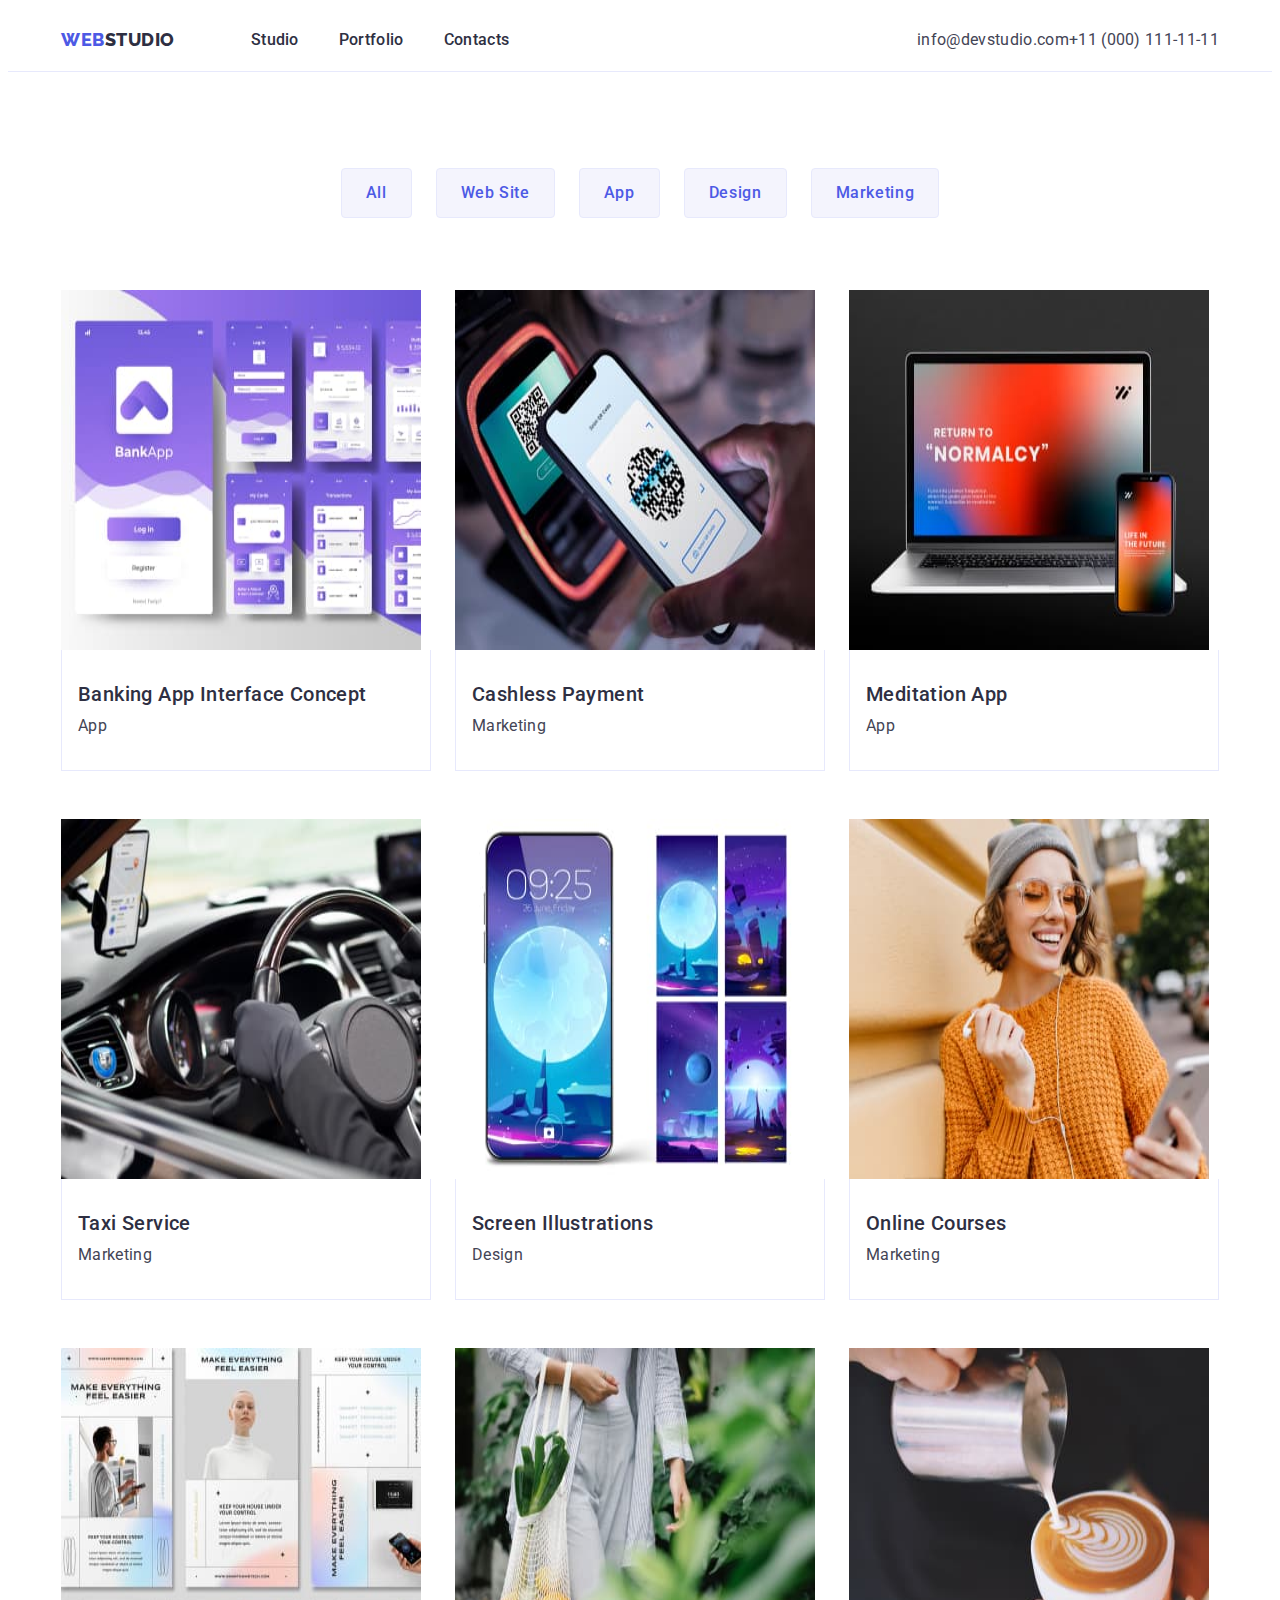
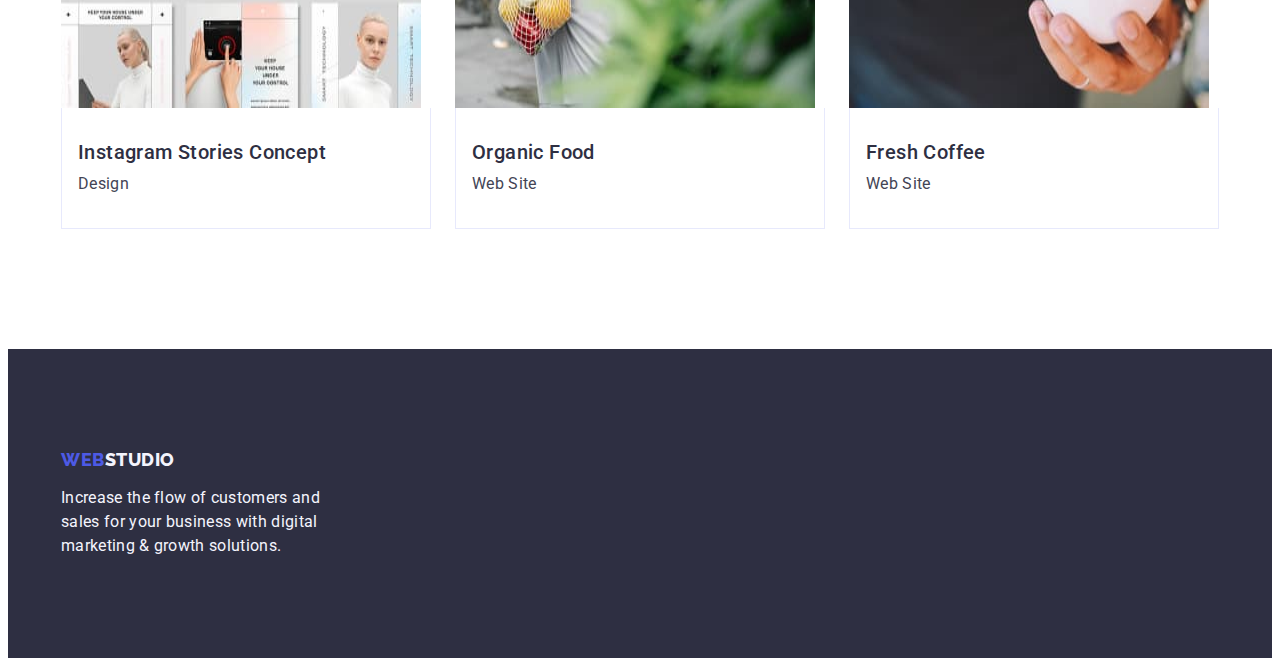
==== commit f07cc777: "внесення правок" ====
--- a/portfolio.html
+++ b/portfolio.html
@@ -220,7 +220,7 @@
     <!-- Footer -->
     <footer class="footer">
       <div class="container">
-        <a href="./index.html" class="link logo"
+        <a href="./index.html" class="link logo-dark"
           >Web<span class="logo-footer">Studio</span></a
         >
         <p class="footer-text">
--- a/css/styles.css
+++ b/css/styles.css
@@ -63,7 +63,6 @@
   padding-right: 15px;
   margin-left: auto;
   margin-right: auto;
-  
 }
 
 /* Header */
@@ -99,6 +98,11 @@
 .site-nav {
   display: flex;
   align-items: center;
+}
+
+.nav-contacts {
+  display: flex;
+  align-items: center;
   gap: 40px;
 }
 
@@ -151,8 +155,8 @@
   padding-top: 188px;
   padding-bottom: 188px;
   text-align: center;
-}
-
+
+}
 
 .hero-titel {
   font-weight: 700;
@@ -163,6 +167,8 @@
   letter-spacing: 0.02em;
   max-width: 496px;
   margin-bottom: 48px;
+  margin-left: auto;
+  margin-right: auto;
 }
 
 .btn {
@@ -174,7 +180,8 @@
   font-size: 16px;
   line-height: 1.5;
   letter-spacing: 0.04em;
-
+  margin-left: auto;
+  margin-right: auto;
   box-shadow: 0px 4px 4px rgba(0, 0, 0, 0.15);
   border-radius: 4px;
   border: none;
@@ -188,7 +195,7 @@
 }
 
 /* Advantages section */
-.advantages{
+.advantages {
   padding-top: 120px;
   padding-bottom: 120px;
 }
@@ -212,7 +219,6 @@
   line-height: 1.2;
   letter-spacing: 0.02em;
   color: var(--titel-text-color);
-  
 }
 .list.text {
   line-height: 1.5;
@@ -221,19 +227,16 @@
 .advantages-list {
   display: flex;
   align-items: center;
-  margin-bottom: 120px;
   gap: 24px;
-  
-}
-
-.advantages-items{
-
+}
+
+.advantages-items {
   width: calc((100% - 72px) / 4);
 }
 
 /* Works-ex */
 
-.works{
+.works {
   padding-bottom: 120px;
 }
 
@@ -252,17 +255,16 @@
   gap: 24px;
 }
 
-.works-ex-item{
+.works-ex-item {
   flex-basis: calc((100% - 3 * 16px) / 3);
 }
 
 /* Team section */
 .team-section {
   background-color: #f4f4fd;
-padding-top: 120px;
-padding-bottom: 120px;
-}
-
+  padding-top: 120px;
+  padding-bottom: 120px;
+}
 
 .team-list-item {
   font-size: 16px;
@@ -271,7 +273,7 @@
   background-color: var(--primary-white-color);
 }
 
-.team-container{
+.team-container {
   padding: 32px 16px;
   border-radius: 0px 0px 4px 4px;
 }
@@ -287,10 +289,9 @@
   text-align: center;
   margin-bottom: 8px;
 }
-.team-list-text{
-  text-align: center;
-}
-
+.team-list-text {
+  text-align: center;
+}
 
 .team-list {
   display: flex;
@@ -299,7 +300,7 @@
 
 /* Portfolio styles */
 
-.portfolio-containe{
+.portfolio-container {
   padding: 96px 0 120px;
 }
 
@@ -330,25 +331,22 @@
   border: 1px solid transparent;
 }
 
-
 .works-list {
   display: flex;
   margin-top: 72px;
   flex-wrap: wrap;
   column-gap: 24px;
   row-gap: 48px;
- 
-}
-
-.works-item{
+}
+
+.works-item {
   width: calc((100% - 48px) / 3);
 }
 
-.app-container{
+.app-container {
   padding: 32px 16px;
   border: 1px solid #e7e9fc;
   border-top: none;
-  margin-bottom: 8px;
 }
 
 .portfolio-link {
@@ -361,6 +359,7 @@
   line-height: 1.2;
   letter-spacing: 0.02em;
   color: var(--titel-text-color);
+  margin-bottom: 8px;
 }
 .desc {
   font-size: 16px;
@@ -374,15 +373,21 @@
   background-color: var(--titel-text-color);
   padding: 100px 0;
 }
- 
-.logo-dark{
+
+.logo-dark {
   display: inline-block;
   margin-bottom: 16px;
+  color: #4d5ae5;
+  font-family: "Raleway", sans-serif;
+  font-weight: 800;
+  font-size: 18px;
+  line-height: 1.17;
+  letter-spacing: 0.03em;
+  text-transform: uppercase;
 }
 
 .logo-footer {
   color: #f4f4fd;
-
 }
 .footer-text {
   font-size: 16px;
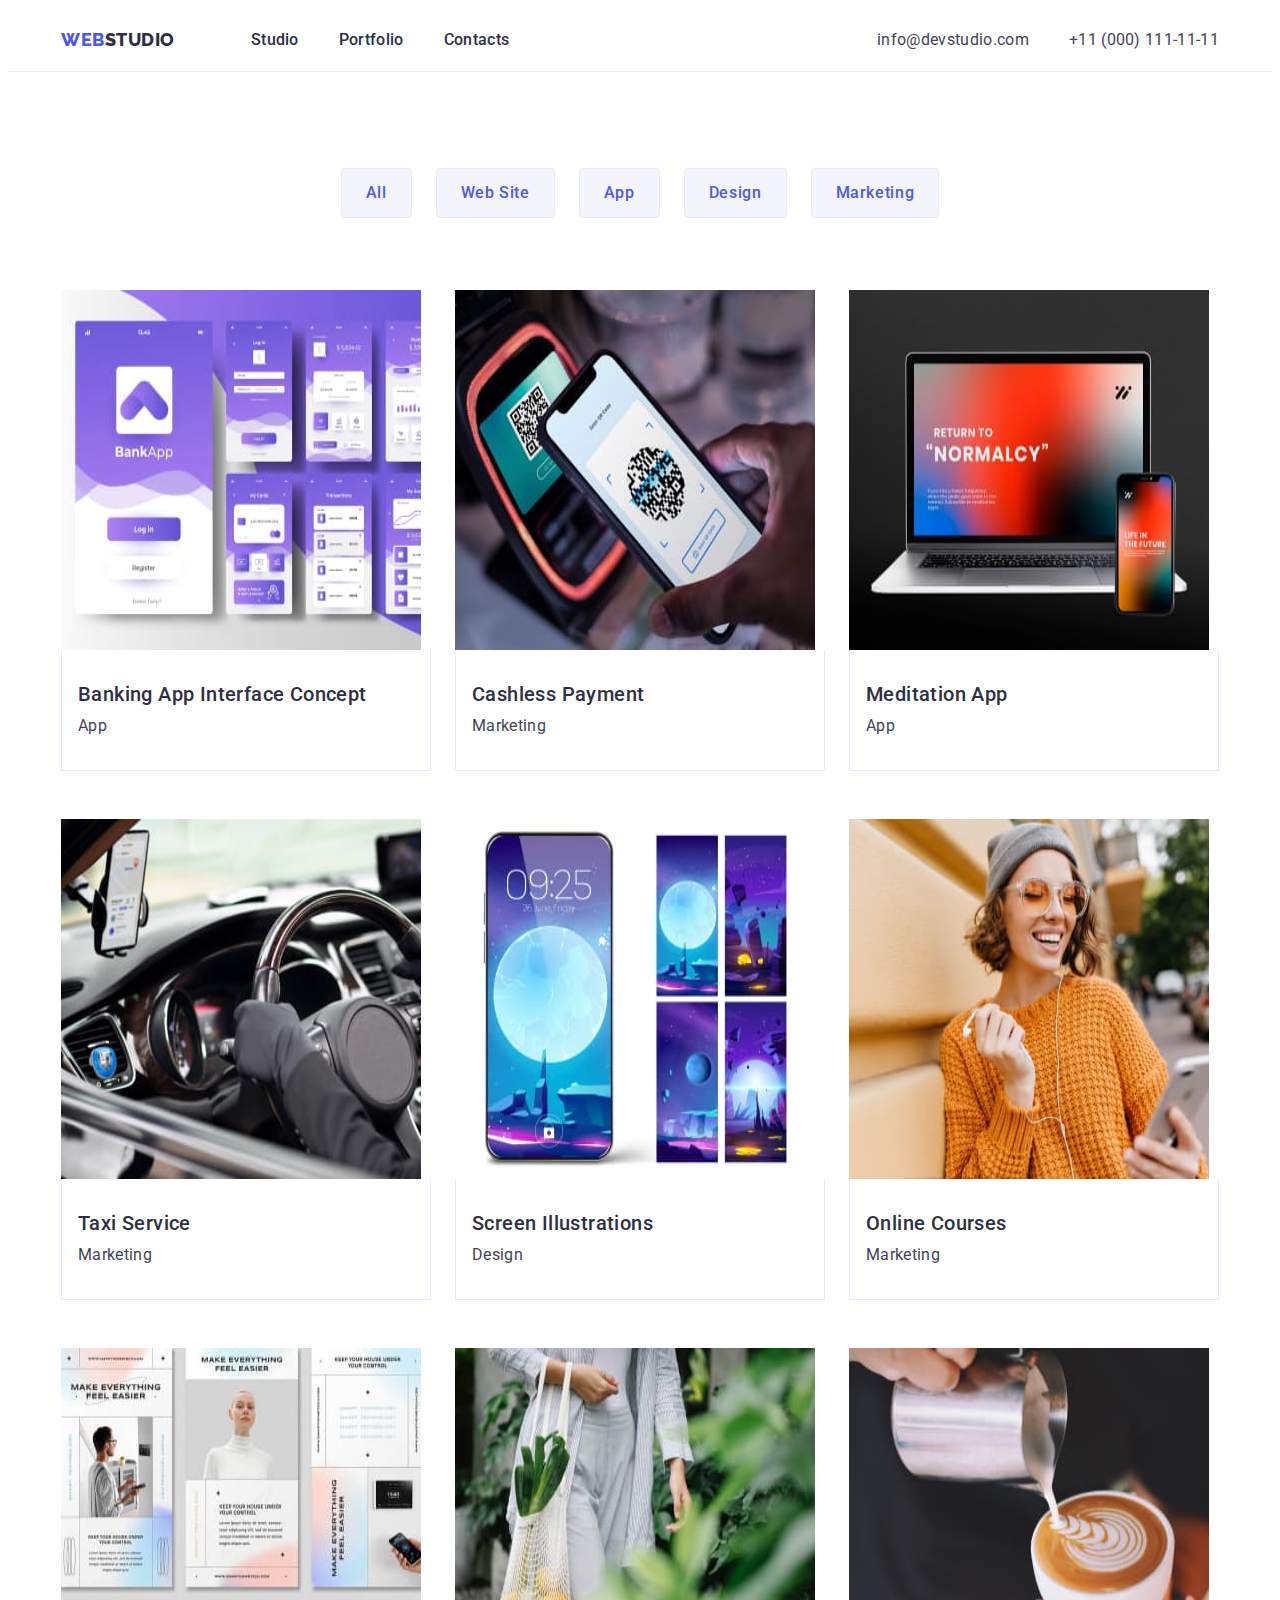
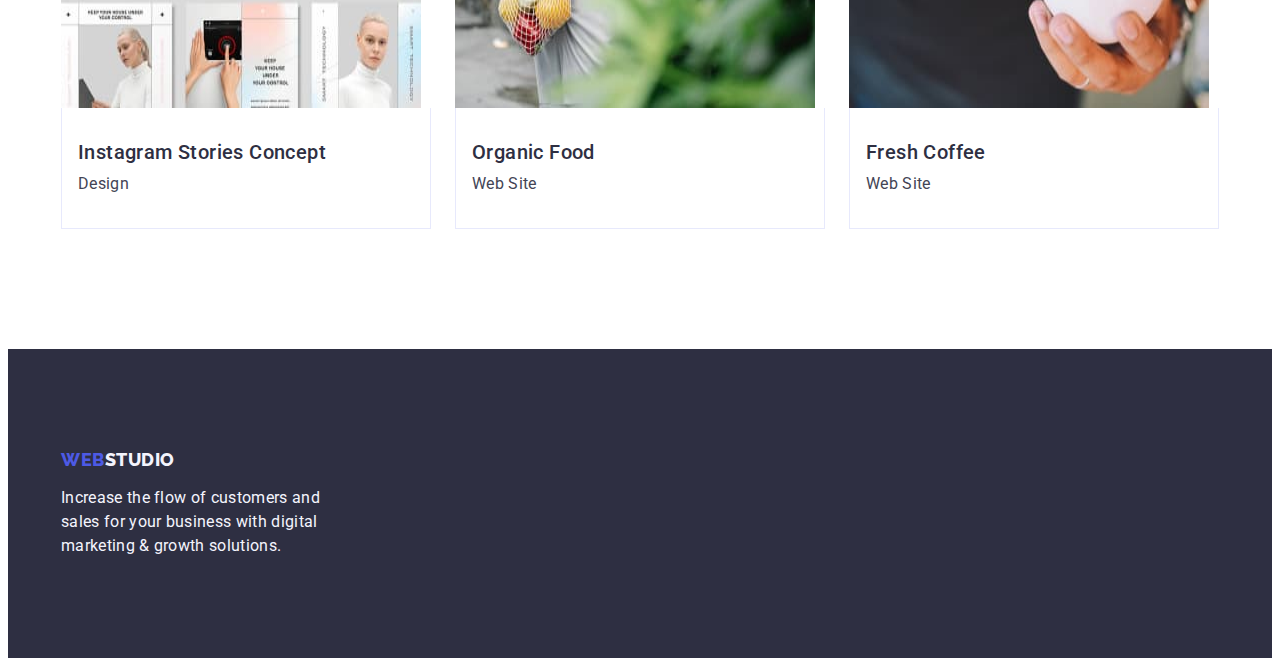
==== commit e6e9dc4f: "Update portfolio.html" ====
--- a/portfolio.html
+++ b/portfolio.html
@@ -39,7 +39,7 @@
           </ul>
         </nav>
         <address class="contacts">
-          <ul class="list site-nav">
+          <ul class="list nav-contacts">
             <li class="contacts-item">
               <a href="mailto:info@devstudio.com" class="link contacts-link"
                 >info@devstudio.com</a
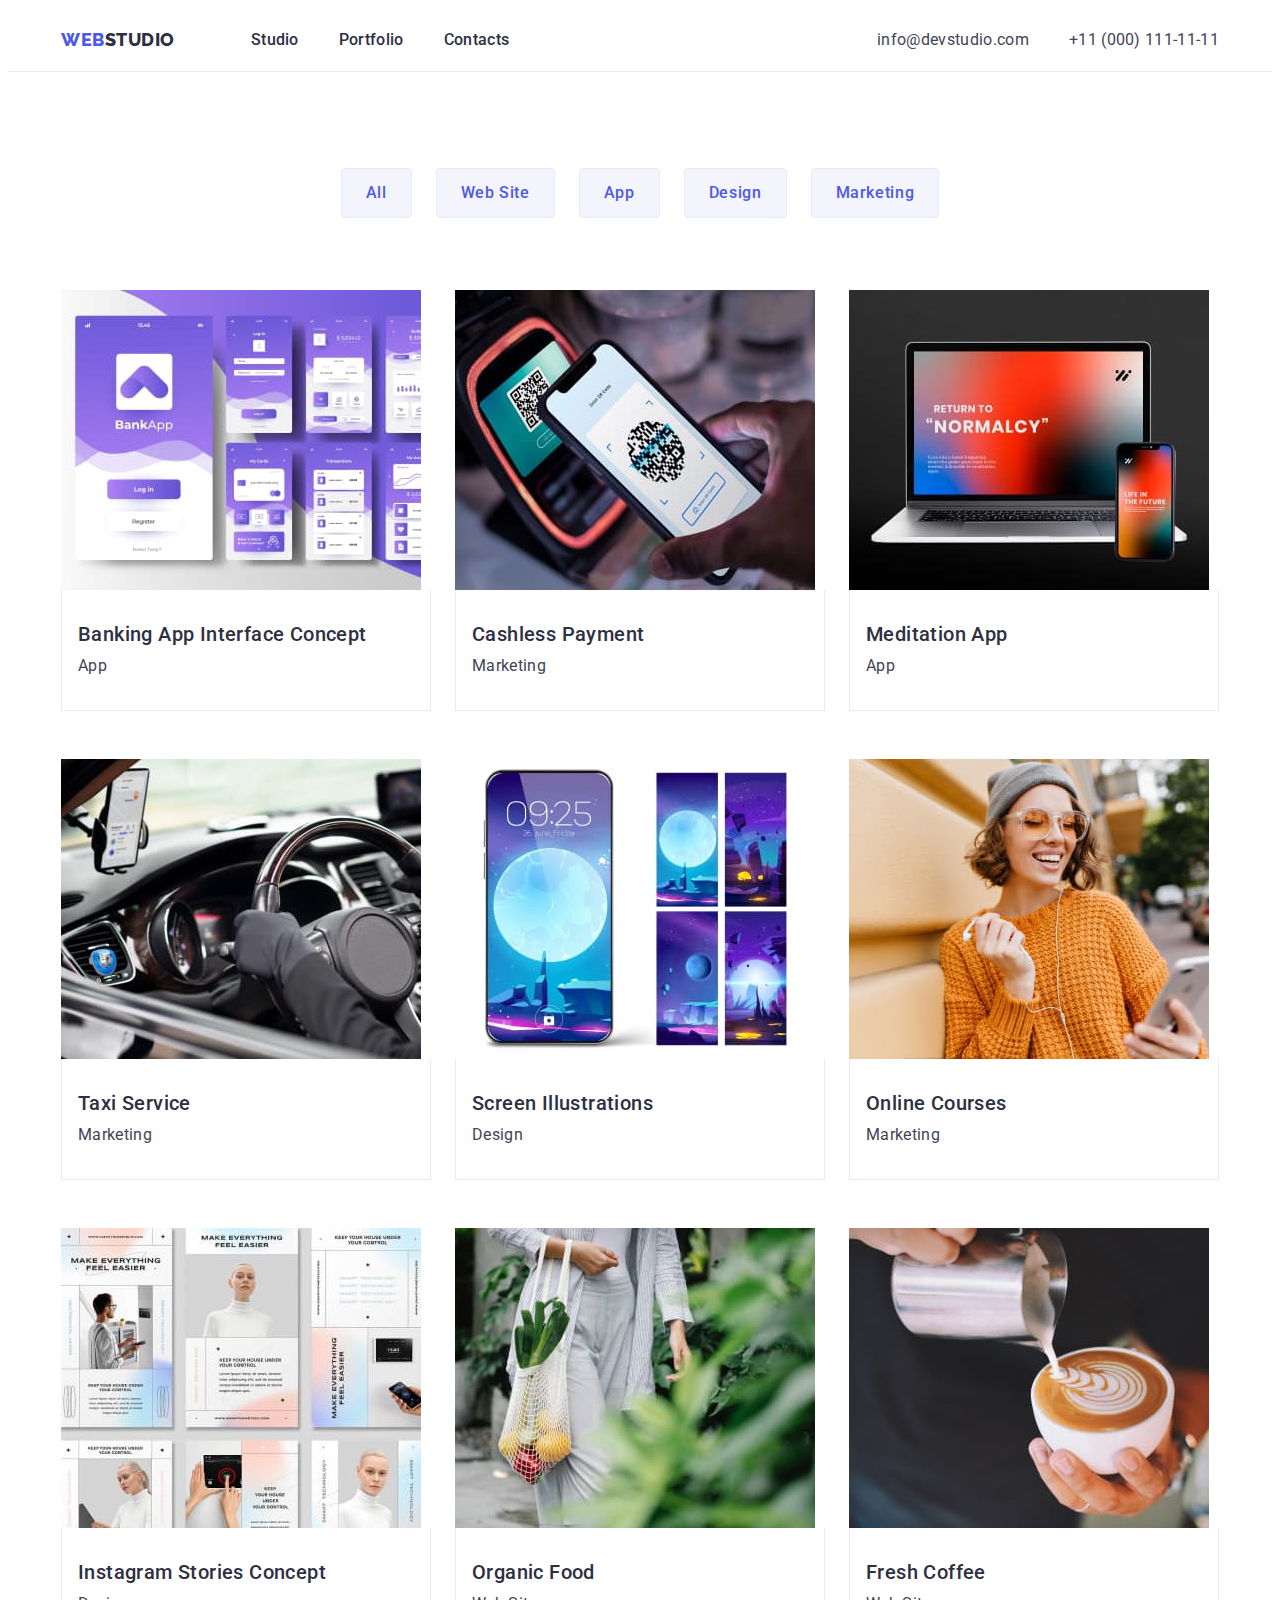
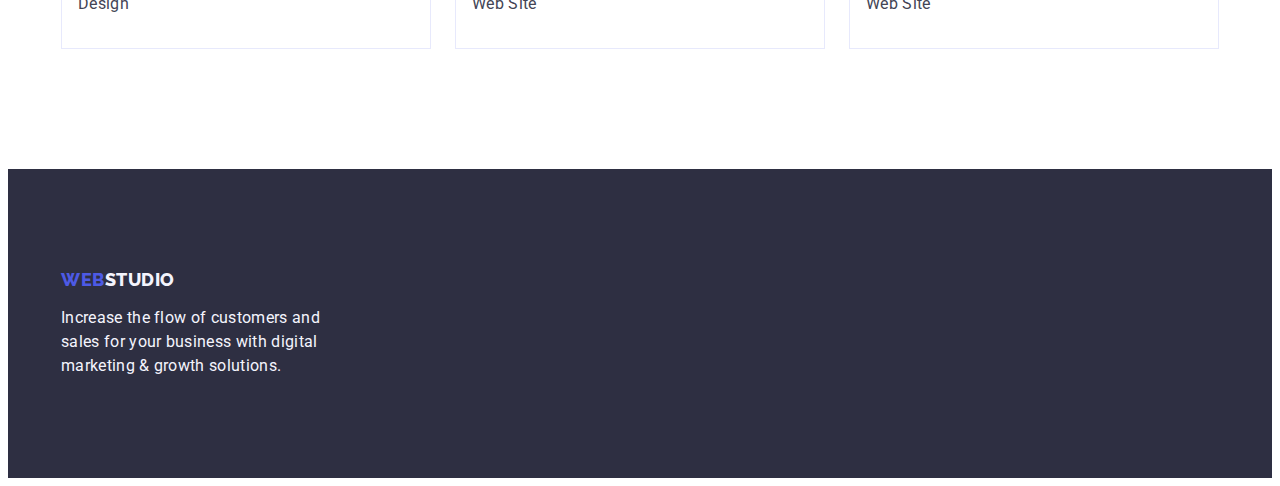
==== commit d2c22c1b: "update css" ====
--- a/portfolio.html
+++ b/portfolio.html
@@ -87,7 +87,7 @@
                   src="./images/portfolio/bankingapp.jpg"
                   alt="Banking app on phone display"
                   width="360"
-                  height="360"
+                  height="300"
                 />
                 <div class="app-container">
                   <h2 class="caption">Banking App Interface Concept</h2>
@@ -102,7 +102,7 @@
                   src="./images/portfolio/payment.jpg"
                   alt="Application for non-cash payments"
                   width="360"
-                  height="360"
+                  height="300"
                 />
                 <div class="app-container">
                   <h2 class="caption">Cashless Payment</h2>
@@ -117,7 +117,7 @@
                   src="./images/portfolio/meditationapp.jpg"
                   alt="Meditation application for all devices"
                   width="360"
-                  height="360"
+                  height="300"
                 />
                 <div class="app-container">
                   <h2 class="caption">Meditation App</h2>
@@ -132,7 +132,7 @@
                   src="./images/portfolio/taxiservice.jpg"
                   alt="Taxi service application for phones"
                   width="360"
-                  height="360"
+                  height="300"
                 />
                 <div class="app-container">
                   <h2 class="caption">Taxi Service</h2>
@@ -146,7 +146,7 @@
                   src="./images/portfolio/screenillustrations.jpg"
                   alt="Screen illustrations for your phone"
                   width="360"
-                  height="360"
+                  height="300"
                 />
                 <div class="app-container">
                   <h2 class="caption">Screen Illustrations</h2>
@@ -160,7 +160,7 @@
                   src="./images/portfolio/onlinecourses.jpg"
                   alt="Young lady with earphones"
                   width="360"
-                  height="360"
+                  height="300"
                 />
                 <div class="app-container">
                   <h2 class="caption">Online Courses</h2>
@@ -175,7 +175,7 @@
                   src="./images/portfolio/storiesconcept.jpg"
                   alt="Instagram stories concept"
                   width="360"
-                  height="360"
+                  height="300"
                 />
                 <div class="app-container">
                   <h2 class="caption">Instagram Stories Concept</h2>
@@ -190,7 +190,7 @@
                   src="./images/portfolio/organicfood.jpg"
                   alt="Women with vegetable"
                   width="360"
-                  height="360"
+                  height="300"
                 />
                 <div class="app-container">
                   <h2 class="caption">Organic Food</h2>
@@ -205,7 +205,7 @@
                   src="./images/portfolio/freshcoffee.jpg"
                   alt="Barista making a cappuccino"
                   width="360"
-                  height="360"
+                  height="300"
                 />
                 <div class="app-container">
                   <h2 class="caption">Fresh Coffee</h2>
--- a/css/styles.css
+++ b/css/styles.css
@@ -151,7 +151,6 @@
 /* Hero */
 .hero {
   background-color: var(--titel-text-color);
-  margin-bottom: 120px;
   padding-top: 188px;
   padding-bottom: 188px;
   text-align: center;
